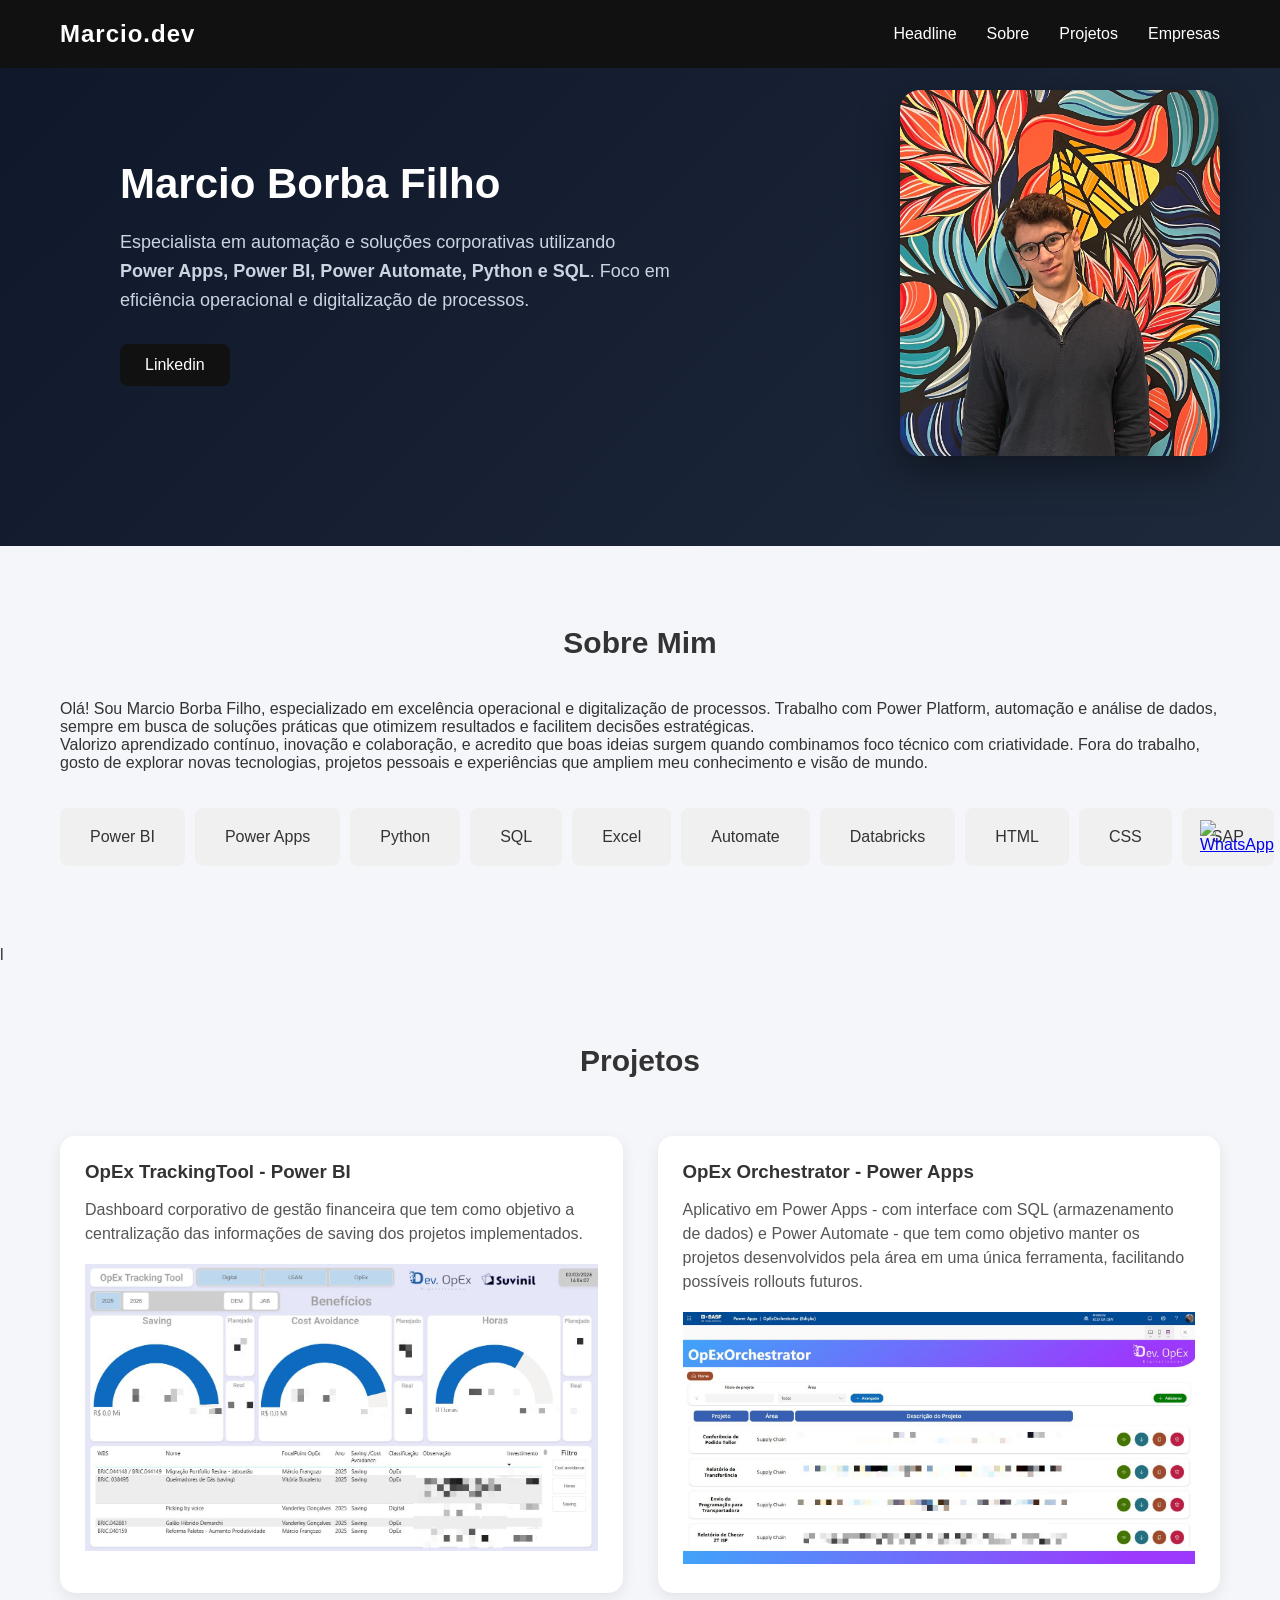
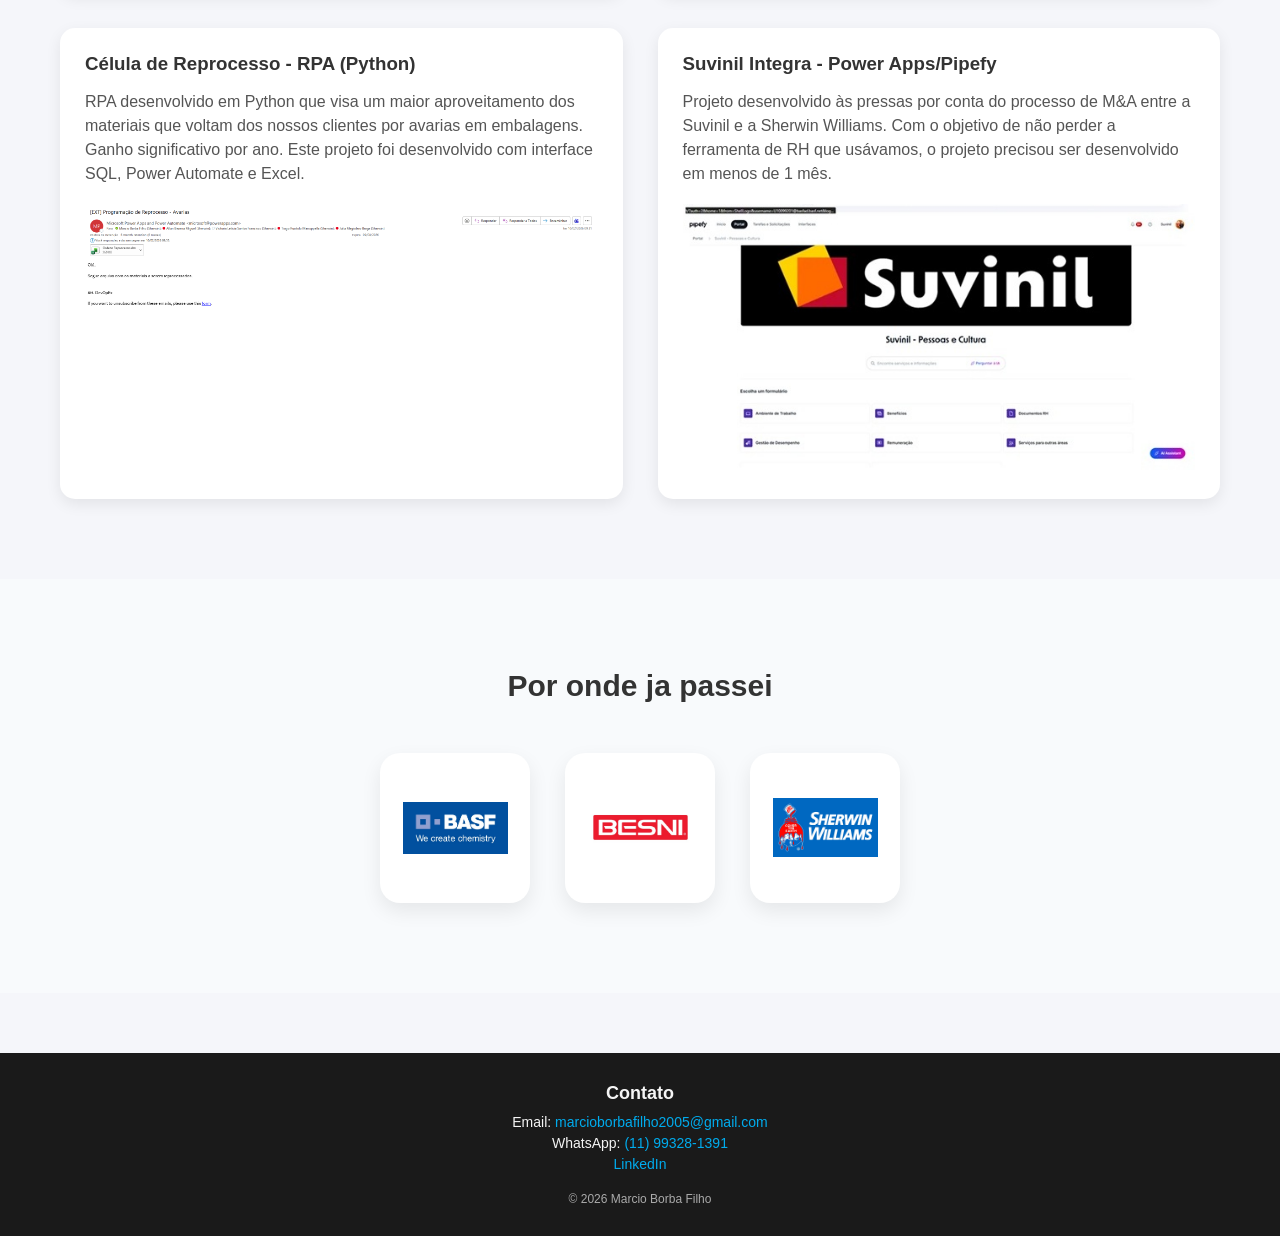
==== index.html @ 139f5cb9 "Update index.html" ====
<!DOCTYPE html>
<html lang="pt-BR">
<head>
  <meta charset="UTF-8">
  <title>Marcio Borba Filho | Data & Power Platform</title>
  <meta name="viewport" content="width=device-width, initial-scale=1.0">
  <link rel="stylesheet" href="style.css"> 

  <style>
    * {
      margin: 0;
      padding: 0;
      box-sizing: border-box;
      font-family: Arial, Helvetica, sans-serif;
    }

    body {
      background-color: #f5f6fa;
      color: #333;
    }

    nav {
      display: flex;
      justify-content: space-between;
      align-items: center;
      padding: 20px 60px;
      background: #111;
      color: white;
    }

    nav ul {
      list-style: none;
      display: flex;
      gap: 30px;
    }

    nav a {
      color: white;
      text-decoration: none;
      font-weight: 500;
    }

    .hero {
      display: flex;
      align-items: center;
      justify-content: space-between;
      padding: 80px 60px;
      flex-wrap: wrap;
    }

    .hero-text {
      max-width: 550px;
    }

    .hero-text h1 {
      font-size: 42px;
      margin-bottom: 20px;
    }

    .hero-text p {
      font-size: 18px;
      margin-bottom: 30px;
      line-height: 1.6;
    }

    .btn {
      background: #111;
      color: white;
      padding: 12px 25px;
      border-radius: 8px;
      text-decoration: none;
      display: inline-block;
      transition: 0.3s;
    }

    .btn:hover {
      background: #444;
    }

    .hero img {
      width: 320px;
      border-radius: 20px;
    }

    section {
      padding: 80px 60px;
    }

    .section-title {
      font-family: 'Inter', sans-serif;
      align-items: center;
      font-size: 30px;
      margin-bottom: 40px;
    }

    .contato-title {
      font-family: 'Inter', sans-serif;
      align-items: left;
      font-size: 30px;
      margin-bottom: 40px;
    }

    .projects {
      display: grid;
      grid-template-columns: repeat(auto-fit, minmax(250px, 1fr));
      gap: 30px;
    }

    .card {
      background: white;
      padding: 25px;
      border-radius: 15px;
      box-shadow: 0 5px 15px rgba(0,0,0,0.08);
    }

    .card h3 {
      margin-bottom: 15px;
    }

    .skills {
      display: flex;
      flex-wrap: wrap;
      gap: 15px;
    }

    .skill-badge {
      background: #111;
      color: white;
      padding: 10px 15px;
      border-radius: 20px;
      font-size: 14px;
    }

    footer {
      text-align: center;
      padding: 30px;
      background: #111;
      color: white;
    }

    @media(max-width: 900px) {
      .hero {
        flex-direction: column;
        text-align: center;
      }

      .hero img {
        margin-top: 40px;
      }

      nav {
        flex-direction: column;
        gap: 15px;
      }
    }
      footer {
        background-color: #1a1a1a; /* cor escura elegante */
        color: #f5f5f5; /* fonte clara */
        padding: 30px 20px;
        font-family: 'Inter', sans-serif;
    }

      .footer-container {
        display: flex;
        flex-direction: column;
        align-items: center;
        gap: 15px;
    }

      .footer-contact h3 {
        margin-bottom: 10px;
        font-size: 18px;
    }

      .footer-contact p {
        margin: 5px 0;
        font-size: 14px;
    }

      .footer-contact a {
        color: #00acee; /* azul LinkedIn */
        text-decoration: none;
        transition: color 0.3s;
    }

      .footer-contact a:hover {
        color: #1da1f2; /* efeito hover */
    }

      .footer-copy p {
        font-size: 12px;
        color: #aaaaaa;
    }

  </style>
</head>
<body>

  <nav>
    <h2>Marcio.dev</h2>
    <ul>
      <li><a href="#head">Headline</a></li>
      <li><a href="#sobre">Sobre</a></li>
      <li><a href="#projetos">Projetos</a></li>
      <li><a href="#empresas">Empresas</a></li>
    </ul>
  </nav>

  <section class="hero">
    <section id="head">
    <div class="hero-text">
      <h1>Marcio Borba Filho</h1>
      <p>
        Especialista em automação e soluções corporativas utilizando
        <strong>Power Apps, Power BI, Power Automate,
        Python e SQL</strong>.
        Foco em eficiência operacional e digitalização de processos.
      </p>
      <a class="btn" href="https://www.linkedin.com/in/marcio-borba-filho/" target="_blank">
        Linkedin
      </a>
    </div>
  </section>
  <img src="images/marcio.jpeg" alt="Marcio" width="250">
  </section>

  <section id="sobre">
    <h2 class="section-title">Sobre Mim</h2>
    <p>
    Olá! Sou Marcio Borba Filho, especializado em excelência operacional e digitalização de processos. 
    Trabalho com Power Platform, automação e análise de dados, sempre em busca de soluções práticas que otimizem resultados e facilitem decisões estratégicas.<br>
    Valorizo aprendizado contínuo, inovação e colaboração, e acredito que boas ideias surgem quando combinamos foco técnico com criatividade. Fora do trabalho, gosto de explorar novas tecnologias, projetos pessoais e experiências que ampliem meu conhecimento e visão de mundo.
    </p>

  <br><br>

  <div class="tech-wrapper">
    <div class="tech-item">Power BI</div>
    <div class="tech-item">Power Apps</div>
    <div class="tech-item">Python</div>
    <div class="tech-item">SQL</div>
    <div class="tech-item">Excel</div>
    <div class="tech-item">Automate</div>
    <div class="tech-item">Databricks</div>
    <div class="tech-item">HTML</div>
    <div class="tech-item">CSS</div>
    <div class="tech-item">SAP</div>
    <div class="tech-item">Pipefy</div>
    <!-- Adicione mais tecnologias aqui -->
  </div>

   </section>l


<section id="projetos">
  <h2 class="section-title">Projetos</h2>
  <br>

  <div class="grid-projetos">

    <div class="card">
      <h3>OpEx TrackingTool - Power BI</h3>
      <p>Dashboard corporativo de gestão financeira que tem como objetivo
         a centralização das informações de saving dos projetos implementados.</p>
         <br>
      <img src="images/OpExTT.jpeg" alt="OpExTT">
    </div>

    <div class="card">
      <h3>OpEx Orchestrator - Power Apps</h3>
      <p>Aplicativo em Power Apps - com interface com SQL (armazenamento de dados) 
        e Power Automate - que tem como objetivo manter os projetos desenvolvidos pela área em 
      uma única ferramenta, facilitando possíveis rollouts futuros. </p>
      <br>
      <img src="images/Orchestrator.jpeg" alt="Orchestrator">
    </div>

    <div class="card">
      <h3>Célula de Reprocesso - RPA (Python)</h3>
      <p>RPA desenvolvido em Python que visa um maior aproveitamento dos materiais que voltam
        dos nossos clientes por avarias em embalagens. Ganho significativo por ano.
        Este projeto foi desenvolvido com interface SQL, Power Automate e Excel. </p>
      <br>
      <img src="images/CDR.jpeg" alt="CDR">
    </div>


    <div class="card">
      <h3>Suvinil Integra - Power Apps/Pipefy</h3>
      <p>Projeto desenvolvido às pressas por conta do processo de M&A entre a Suvinil
        e a Sherwin Williams. Com o objetivo de não perder a ferramenta de RH que usávamos,
      o projeto precisou ser desenvolvido em menos de 1 mês.  </p>
      <br>
      <img src="images/Integra2.jpg" alt="Integra2">
    </div>

  </div>
</section>


<section id="empresas"; class="empresas">
  <h2 class="section-title">Por onde ja passei</h2>

  <div class="empresas-container">
    <div class="empresa">
      <img src="images/BASF.jpg" alt="BASF">
    </div>

    <div class="empresa">
      <img src="images/BESNI.jpg" alt="Empresa 2">
    </div>

    <div class="empresa">
      <img src="images/SHW.jpg" alt="Empresa 3">
    </div>
  </div>
</section>

<footer>
  <div class="footer-container">
    <div class="footer-contact">
      <h3>Contato</h3>
      <p>Email: <a href="mailto:marcioborbafilho2005@gmail.com">marcioborbafilho2005@gmail.com</a></p>
      <p>WhatsApp: <a href="tel:+5511993281391">(11) 99328-1391</a></p>
      <p><a href="https://www.linkedin.com/in/marcio-borba-filho/" target="_blank">LinkedIn</a></p>
    </div>
    <div class="footer-copy">
      <p>© 2026 Marcio Borba Filho</p>
    </div>
  </div>
</footer>

 <!-- Botão flutuante WhatsApp -->
  <a href="https://wa.me/5511993281391" target="_blank" class="whatsapp-float">
    <img src="https://upload.wikimedia.org/wikipedia/commons/6/6b/WhatsApp.svg" alt="WhatsApp" />
  </a>

</body>
</html>
---- style.css ----
* {
  margin: 0;
  padding: 0;
  box-sizing: border-box;
  font-family: 'Inter', Arial, sans-serif;
}

body {
  background: #f4f6f9;
  color: #1e1e1e;
  font-family: 'Inter', sans-serif;
}

/* NAVBAR */
nav {
  position: fixed;
  top: 0;
  left: 0;
  width: 100%;
  display: flex;
  justify-content: space-between;
  align-items: center;
  padding: 25px 80px;
  background: #0f172a;
  color: white;
  z-index: 1000;
}

nav h2 {
  font-weight: 600;
  letter-spacing: 1px;
}

nav ul {
  list-style: none;
  display: flex;
  gap: 35px;
}

nav a {
  color: #cbd5e1;
  text-decoration: none;
  font-weight: 500;
  transition: 0.3s;
}

nav a:hover {
  color: white;
}

/* HERO */
.hero {
  display: flex;
  align-items: center;
  justify-content: space-between;
  padding: 100px 80px;
  flex-wrap: wrap;
  background: linear-gradient(135deg, #0f172a, #1e293b);
  color: white;
}

.hero-text {
  max-width: 550px;
}

.hero-text h1 {
  font-size: 46px;
  margin-bottom: 25px;
}

.hero-text p {
  font-size: 18px;
  margin-bottom: 35px;
  line-height: 1.7;
  color: #cbd5e1;
}

.btn {
  background: #2563eb;
  color: white;
  padding: 14px 28px;
  border-radius: 10px;
  text-decoration: none;
  font-weight: 500;
  transition: 0.3s;
}

.btn:hover {
  background: #1d4ed8;
  transform: translateY(-3px);
}

.hero img {
  width: 320px;
  border-radius: 25px;
  box-shadow: 0 15px 40px rgba(0,0,0,0.4);
}

/* SECTIONS */
section {
  padding: 90px 80px;
}

.section-title {
  font-size: 34px;
  margin-bottom: 50px;
  text-align: center;
}
.section-subtitle {
  font-size: 16px;
  margin-bottom: 30px;
  text-align: center;
  font-weight: 500;
  font-family: 'Inter', sans-serif;
}

/* PROJECTS */
.grid-projetos {
  display: grid;
  grid-template-columns: repeat(auto-fit, minmax(500px, 1fr));
  gap: 35px;
}

.card {
  background: white;
  padding: 25px;
  border-radius: 18px;
  box-shadow: 0 10px 25px rgba(0,0,0,0.08);
  transition: 0.3s;
}

.card:hover {
  transform: translateY(-10px);
  box-shadow: 0 20px 45px rgba(0,0,0,0.15);
}

.card img {
  width: 100%;      /* ocupa todo o espaço do contêiner */
  height: auto;     /* mantém a proporção da imagem */
  object-fit: contain; /* garante que a imagem não seja cortada */
}

.card h3 {
  margin-bottom: 15px;
}

.card p {
  color: #555;
  line-height: 1.5;
}

/* SKILLS */
.skills {
  display: flex;
  justify-content: center;
  flex-wrap: wrap;
  gap: 15px;
}

.skill-badge {
  background: #0f172a;
  color: white;
  padding: 10px 18px;
  border-radius: 30px;
  font-size: 14px;
}

/* FOOTER */
footer {
  text-align: center;
  padding: 40px;
  background: #0f172a;
  color: #cbd5e1;
  margin-top: 60px;
}

/* RESPONSIVO */
@media(max-width: 900px) {
  .hero {
    flex-direction: column;
    text-align: center;
  }

  .hero img {
    margin-top: 50px;
  }

  nav {
    flex-direction: column;
    gap: 20px;
  }

  section {
    padding: 70px 30px;
  }
}

/* EMPRESAS */

.empresas {
  text-align: center;
  padding: 90px 80px;
  background: #f8fafc;
}

.empresas-container {
  display: flex;
  justify-content: center;
  flex-wrap: wrap;
  gap: 35px;
  margin-top: 50px;
}

.empresa {
  width: 150px;
  height: 150px;
  background: white;
  border-radius: 20px; /* deixa levemente arredondado */
  display: flex;
  align-items: center;
  justify-content: center;
  box-shadow: 0 8px 20px rgba(0,0,0,0.08);
  transition: 0.35s ease;
  cursor: pointer;
}

.empresa img {
  width: 70%;
  object-fit: contain;
  transition: 0.3s;
}

/* Efeito ao passar o mouse */
.empresa:hover {
  transform: translateY(-12px);
  box-shadow: 0 20px 45px rgba(0,0,0,0.18);
}

.empresa:hover img {
  transform: scale(1.08);
}

.whatsapp-float {
  position: fixed;
  bottom: 20px;
  right: 20px;
  width: 60px;       /* tamanho do botão */
  height: 60px;
  z-index: 100;
  transition: transform 0.3s;
}

.whatsapp-float img {
  width: 100%;
  height: 100%;
}

/* efeito de hover: dá uma mexidinha quando passar o mouse */
.whatsapp-float:hover {
  transform: rotate(-15deg) scale(1.1);
}

/* Container do carousel */
.tech-carousel {
  width: 90%;
  max-width: 800px;
  margin: 40px auto;
  overflow-x: auto;
  scroll-behavior: smooth;
  display: flex;
  font-family: 'Inter', sans-serif;
  gap: 10px;
  padding: 20px 0;
  scroll-snap-type: x mandatory; /* faz o snap nos itens */
}

/* Oculta barra de rolagem em alguns navegadores */
.tech-carousel::-webkit-scrollbar {
  display: none;
  align-items: center;
}

/* Wrapper horizontal (flexível) */
.tech-wrapper {
  display: flex;
  gap: 10px;
  align-items: center;
}

/* Cada item da tecnologia */
.tech-item {
  flex: 0 0 auto; /* mantém tamanho fixo na rolagem */
  scroll-snap-align: start;
  background: #f0f0f0;
  padding: 20px 30px;
  border-radius: 8px;
  font-weight: 300;
  text-align: center;
  white-space: nowrap;
  transition: transform 0.3s;
}

.tech-item:hover {
  transform: scale(1.1);
}
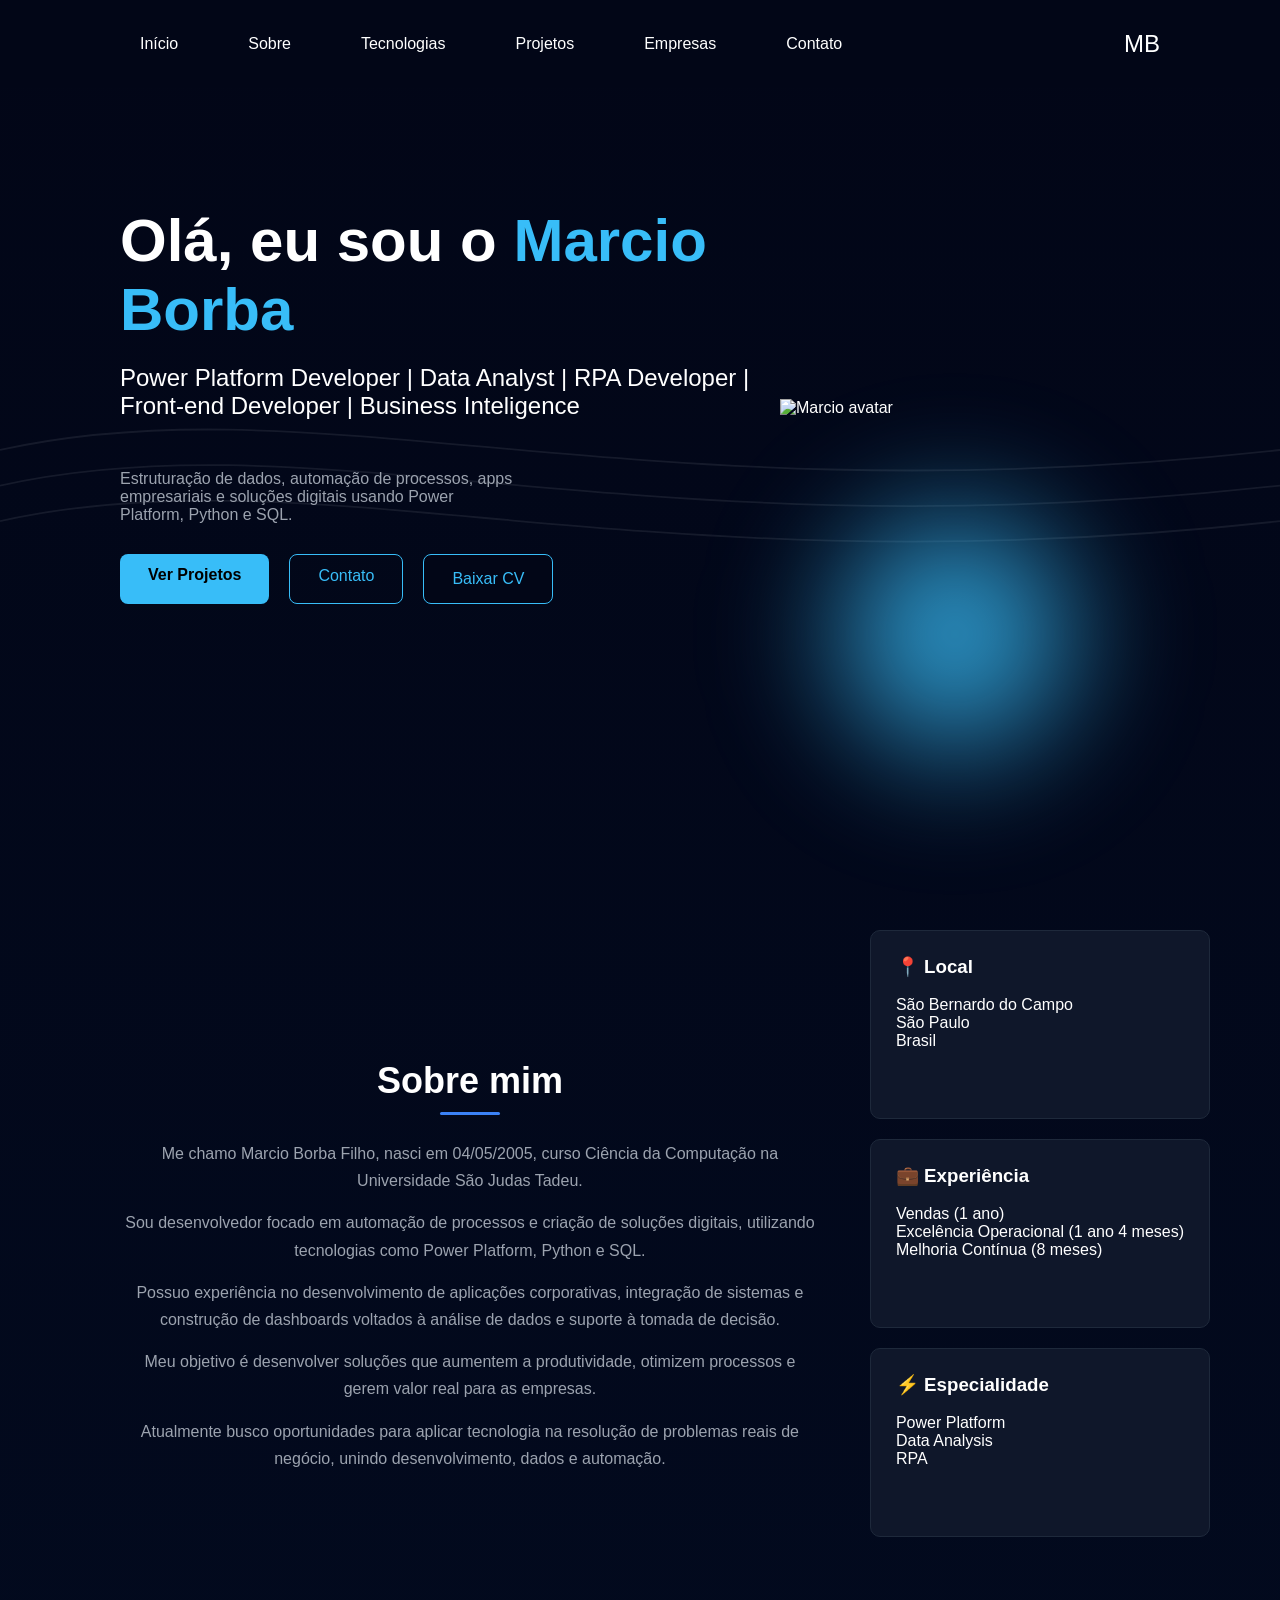
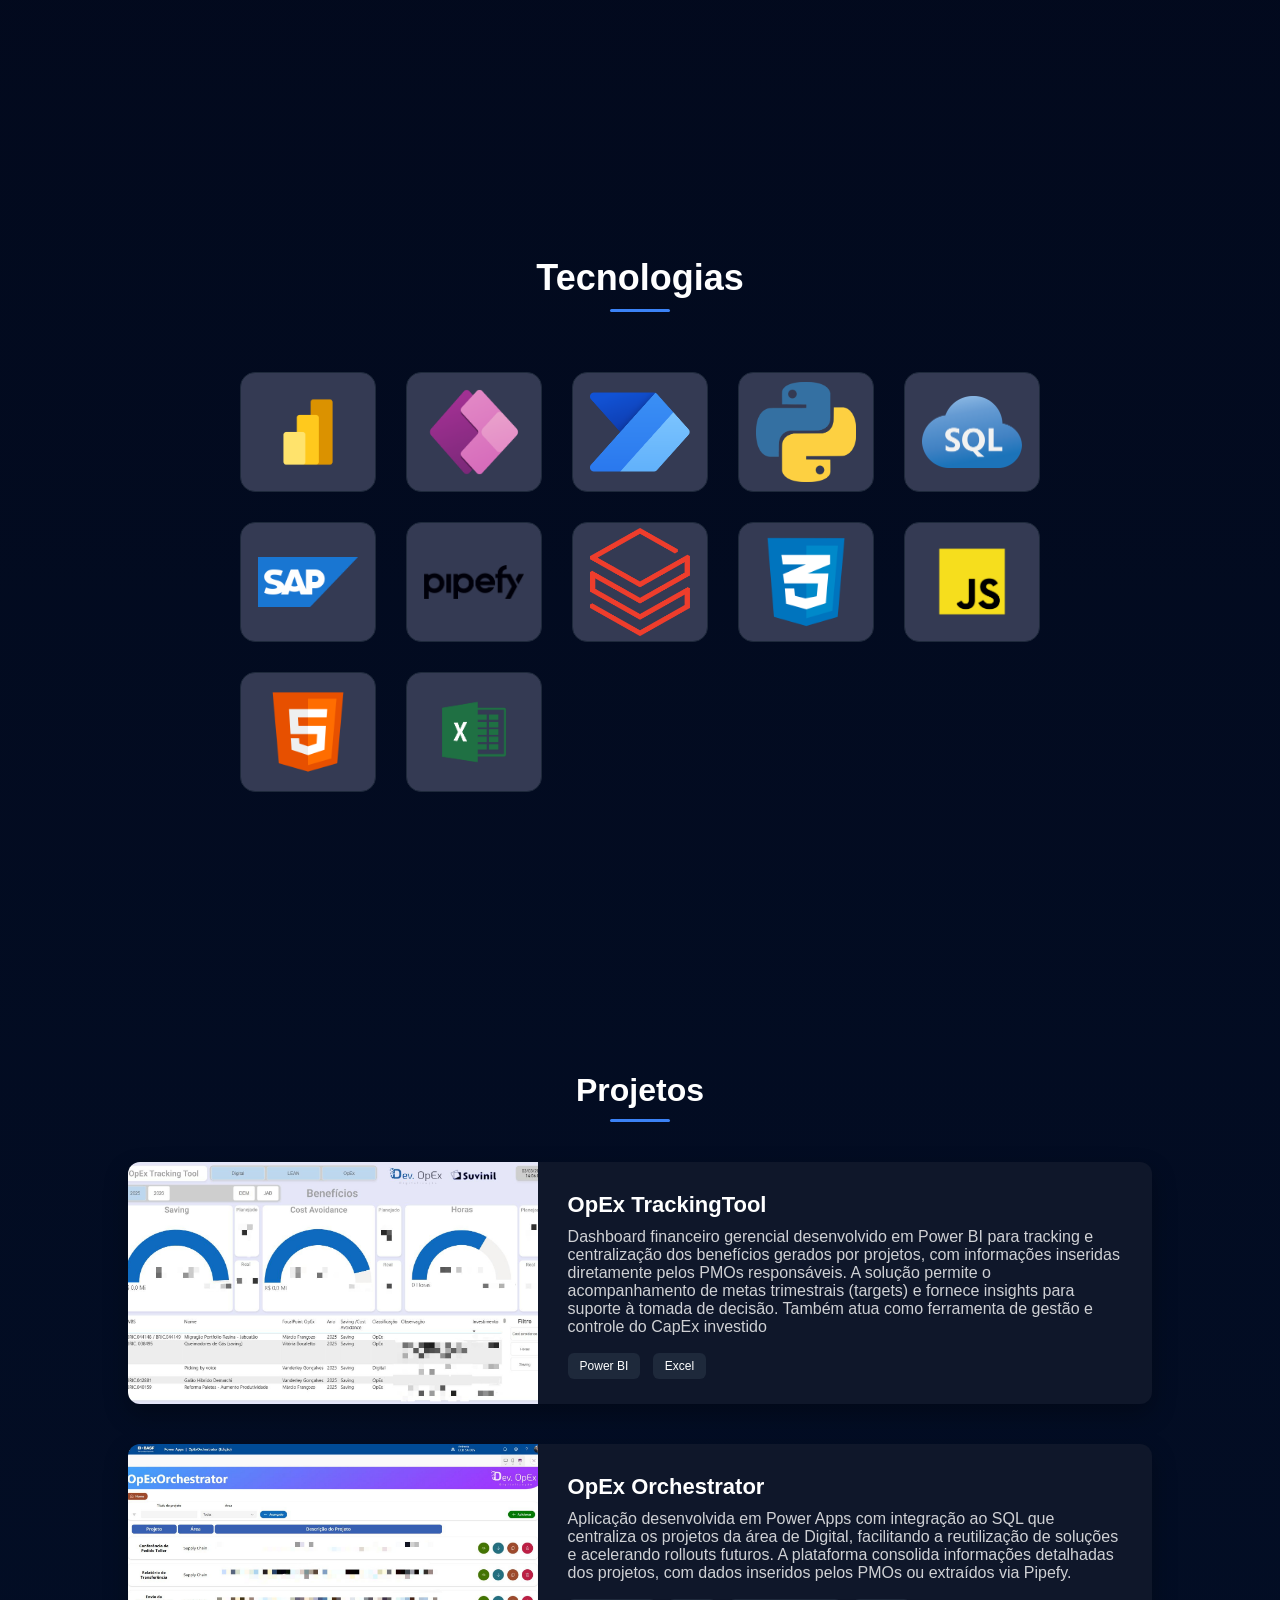
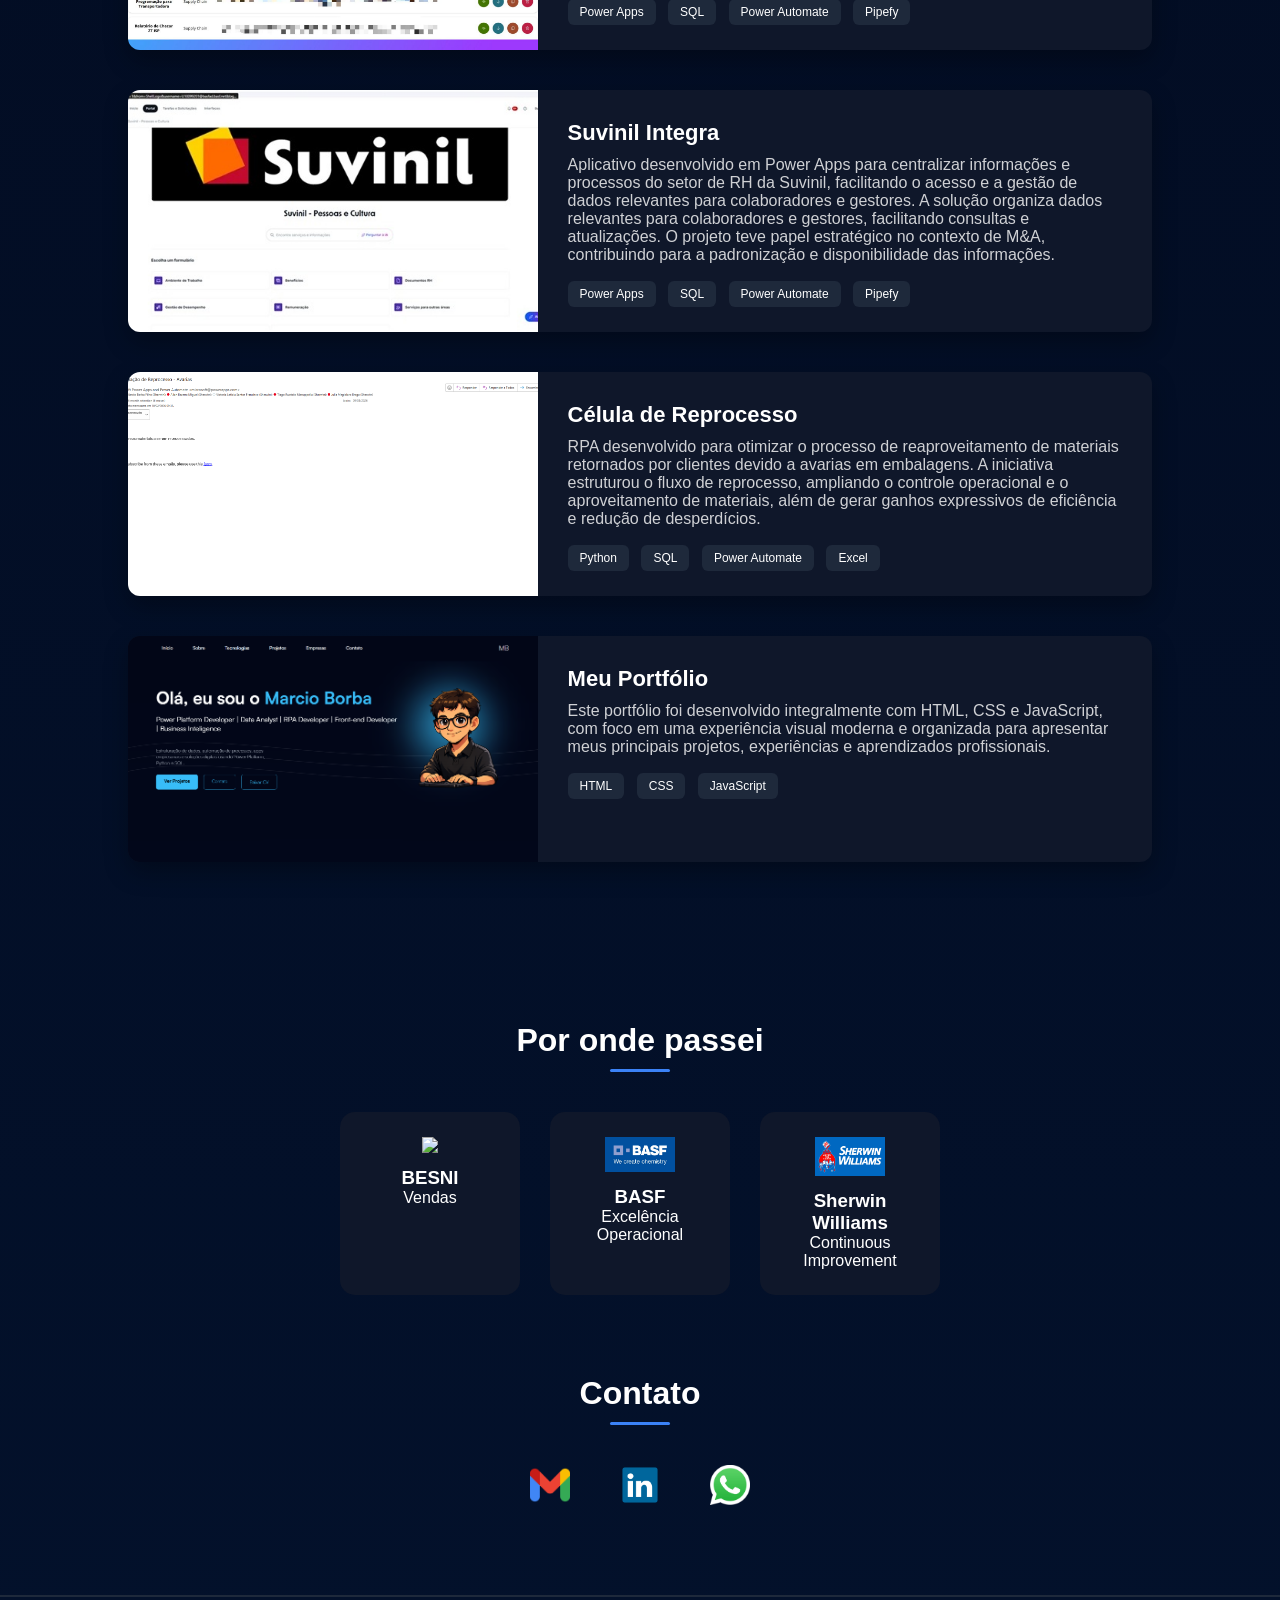
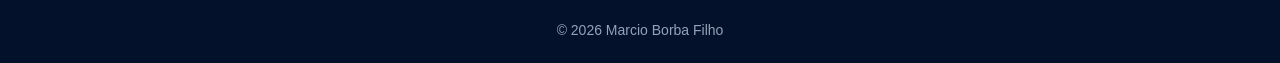
==== commit 0a414108: "Add files via upload" ====
--- a/index.html
+++ b/index.html
@@ -1,339 +1,429 @@
-<!DOCTYPE html>
-<html lang="pt-BR">
-<head>
-  <meta charset="UTF-8">
-  <title>Marcio Borba Filho | Data & Power Platform</title>
-  <meta name="viewport" content="width=device-width, initial-scale=1.0">
-  <link rel="stylesheet" href="style.css"> 
-
-  <style>
-    * {
-      margin: 0;
-      padding: 0;
-      box-sizing: border-box;
-      font-family: Arial, Helvetica, sans-serif;
-    }
-
-    body {
-      background-color: #f5f6fa;
-      color: #333;
-    }
-
-    nav {
-      display: flex;
-      justify-content: space-between;
-      align-items: center;
-      padding: 20px 60px;
-      background: #111;
-      color: white;
-    }
-
-    nav ul {
-      list-style: none;
-      display: flex;
-      gap: 30px;
-    }
-
-    nav a {
-      color: white;
-      text-decoration: none;
-      font-weight: 500;
-    }
-
-    .hero {
-      display: flex;
-      align-items: center;
-      justify-content: space-between;
-      padding: 80px 60px;
-      flex-wrap: wrap;
-    }
-
-    .hero-text {
-      max-width: 550px;
-    }
-
-    .hero-text h1 {
-      font-size: 42px;
-      margin-bottom: 20px;
-    }
-
-    .hero-text p {
-      font-size: 18px;
-      margin-bottom: 30px;
-      line-height: 1.6;
-    }
-
-    .btn {
-      background: #111;
-      color: white;
-      padding: 12px 25px;
-      border-radius: 8px;
-      text-decoration: none;
-      display: inline-block;
-      transition: 0.3s;
-    }
-
-    .btn:hover {
-      background: #444;
-    }
-
-    .hero img {
-      width: 320px;
-      border-radius: 20px;
-    }
-
-    section {
-      padding: 80px 60px;
-    }
-
-    .section-title {
-      font-family: 'Inter', sans-serif;
-      align-items: center;
-      font-size: 30px;
-      margin-bottom: 40px;
-    }
-
-    .contato-title {
-      font-family: 'Inter', sans-serif;
-      align-items: left;
-      font-size: 30px;
-      margin-bottom: 40px;
-    }
-
-    .projects {
-      display: grid;
-      grid-template-columns: repeat(auto-fit, minmax(250px, 1fr));
-      gap: 30px;
-    }
-
-    .card {
-      background: white;
-      padding: 25px;
-      border-radius: 15px;
-      box-shadow: 0 5px 15px rgba(0,0,0,0.08);
-    }
-
-    .card h3 {
-      margin-bottom: 15px;
-    }
-
-    .skills {
-      display: flex;
-      flex-wrap: wrap;
-      gap: 15px;
-    }
-
-    .skill-badge {
-      background: #111;
-      color: white;
-      padding: 10px 15px;
-      border-radius: 20px;
-      font-size: 14px;
-    }
-
-    footer {
-      text-align: center;
-      padding: 30px;
-      background: #111;
-      color: white;
-    }
-
-    @media(max-width: 900px) {
-      .hero {
-        flex-direction: column;
-        text-align: center;
-      }
-
-      .hero img {
-        margin-top: 40px;
-      }
-
-      nav {
-        flex-direction: column;
-        gap: 15px;
-      }
-    }
-      footer {
-        background-color: #1a1a1a; /* cor escura elegante */
-        color: #f5f5f5; /* fonte clara */
-        padding: 30px 20px;
-        font-family: 'Inter', sans-serif;
-    }
-
-      .footer-container {
-        display: flex;
-        flex-direction: column;
-        align-items: center;
-        gap: 15px;
-    }
-
-      .footer-contact h3 {
-        margin-bottom: 10px;
-        font-size: 18px;
-    }
-
-      .footer-contact p {
-        margin: 5px 0;
-        font-size: 14px;
-    }
-
-      .footer-contact a {
-        color: #00acee; /* azul LinkedIn */
-        text-decoration: none;
-        transition: color 0.3s;
-    }
-
-      .footer-contact a:hover {
-        color: #1da1f2; /* efeito hover */
-    }
-
-      .footer-copy p {
-        font-size: 12px;
-        color: #aaaaaa;
-    }
-
-  </style>
-</head>
-<body>
-
-  <nav>
-    <h2>Marcio.dev</h2>
-    <ul>
-      <li><a href="#head">Headline</a></li>
-      <li><a href="#sobre">Sobre</a></li>
-      <li><a href="#projetos">Projetos</a></li>
-      <li><a href="#empresas">Empresas</a></li>
-    </ul>
-  </nav>
-
-  <section class="hero">
-    <section id="head">
-    <div class="hero-text">
-      <h1>Marcio Borba Filho</h1>
-      <p>
-        Especialista em automação e soluções corporativas utilizando
-        <strong>Power Apps, Power BI, Power Automate,
-        Python e SQL</strong>.
-        Foco em eficiência operacional e digitalização de processos.
-      </p>
-      <a class="btn" href="https://www.linkedin.com/in/marcio-borba-filho/" target="_blank">
-        Linkedin
-      </a>
-    </div>
-  </section>
-  <img src="images/marcio.jpeg" alt="Marcio" width="250">
-  </section>
-
-  <section id="sobre">
-    <h2 class="section-title">Sobre Mim</h2>
-    <p>
-    Olá! Sou Marcio Borba Filho, especializado em excelência operacional e digitalização de processos. 
-    Trabalho com Power Platform, automação e análise de dados, sempre em busca de soluções práticas que otimizem resultados e facilitem decisões estratégicas.<br>
-    Valorizo aprendizado contínuo, inovação e colaboração, e acredito que boas ideias surgem quando combinamos foco técnico com criatividade. Fora do trabalho, gosto de explorar novas tecnologias, projetos pessoais e experiências que ampliem meu conhecimento e visão de mundo.
-    </p>
-
-  <br><br>
-
-  <div class="tech-wrapper">
-    <div class="tech-item">Power BI</div>
-    <div class="tech-item">Power Apps</div>
-    <div class="tech-item">Python</div>
-    <div class="tech-item">SQL</div>
-    <div class="tech-item">Excel</div>
-    <div class="tech-item">Automate</div>
-    <div class="tech-item">Databricks</div>
-    <div class="tech-item">HTML</div>
-    <div class="tech-item">CSS</div>
-    <div class="tech-item">SAP</div>
-    <div class="tech-item">Pipefy</div>
-    <!-- Adicione mais tecnologias aqui -->
-  </div>
-
-   </section>l
-
-
-<section id="projetos">
-  <h2 class="section-title">Projetos</h2>
-  <br>
-
-  <div class="grid-projetos">
-
-    <div class="card">
-      <h3>OpEx TrackingTool - Power BI</h3>
-      <p>Dashboard corporativo de gestão financeira que tem como objetivo
-         a centralização das informações de saving dos projetos implementados.</p>
-         <br>
-      <img src="images/OpExTT.jpeg" alt="OpExTT">
-    </div>
-
-    <div class="card">
-      <h3>OpEx Orchestrator - Power Apps</h3>
-      <p>Aplicativo em Power Apps - com interface com SQL (armazenamento de dados) 
-        e Power Automate - que tem como objetivo manter os projetos desenvolvidos pela área em 
-      uma única ferramenta, facilitando possíveis rollouts futuros. </p>
-      <br>
-      <img src="images/Orchestrator.jpeg" alt="Orchestrator">
-    </div>
-
-    <div class="card">
-      <h3>Célula de Reprocesso - RPA (Python)</h3>
-      <p>RPA desenvolvido em Python que visa um maior aproveitamento dos materiais que voltam
-        dos nossos clientes por avarias em embalagens. Ganho significativo por ano.
-        Este projeto foi desenvolvido com interface SQL, Power Automate e Excel. </p>
-      <br>
-      <img src="images/CDR.jpeg" alt="CDR">
-    </div>
-
-
-    <div class="card">
-      <h3>Suvinil Integra - Power Apps/Pipefy</h3>
-      <p>Projeto desenvolvido às pressas por conta do processo de M&A entre a Suvinil
-        e a Sherwin Williams. Com o objetivo de não perder a ferramenta de RH que usávamos,
-      o projeto precisou ser desenvolvido em menos de 1 mês.  </p>
-      <br>
-      <img src="images/Integra2.jpg" alt="Integra2">
-    </div>
-
-  </div>
-</section>
-
-
-<section id="empresas"; class="empresas">
-  <h2 class="section-title">Por onde ja passei</h2>
-
-  <div class="empresas-container">
-    <div class="empresa">
-      <img src="images/BASF.jpg" alt="BASF">
-    </div>
-
-    <div class="empresa">
-      <img src="images/BESNI.jpg" alt="Empresa 2">
-    </div>
-
-    <div class="empresa">
-      <img src="images/SHW.jpg" alt="Empresa 3">
-    </div>
-  </div>
-</section>
-
-<footer>
-  <div class="footer-container">
-    <div class="footer-contact">
-      <h3>Contato</h3>
-      <p>Email: <a href="mailto:marcioborbafilho2005@gmail.com">marcioborbafilho2005@gmail.com</a></p>
-      <p>WhatsApp: <a href="tel:+5511993281391">(11) 99328-1391</a></p>
-      <p><a href="https://www.linkedin.com/in/marcio-borba-filho/" target="_blank">LinkedIn</a></p>
-    </div>
-    <div class="footer-copy">
-      <p>© 2026 Marcio Borba Filho</p>
-    </div>
-  </div>
-</footer>
-
- <!-- Botão flutuante WhatsApp -->
-  <a href="https://wa.me/5511993281391" target="_blank" class="whatsapp-float">
-    <img src="https://upload.wikimedia.org/wikipedia/commons/6/6b/WhatsApp.svg" alt="WhatsApp" />
-  </a>
-
-</body>
-</html>
+<!DOCTYPE html>
+<html lang="pt-br">
+
+<head>
+
+<meta charset="UTF-8">
+<meta name="viewport" content="width=device-width, initial-scale=1.0">
+
+<title>Marcio Borba</title>
+
+<link href="https://fonts.cdnfonts.com/css/satoshi" rel="stylesheet">
+
+<link rel="stylesheet" href="style.css">
+
+<link href="https://fonts.googleapis.com/css2?family=Inter:wght@300;400;600;700&display=swap" rel="stylesheet">
+
+</head>
+
+<body id="topo">
+
+<header>
+
+<nav class="navbar">
+
+<ul>
+
+<li><a href="#topo">Início</a></li>    
+<li><a href="#sobre">Sobre</a></li>
+<li><a href="#tecnologias">Tecnologias</a></li>
+<li><a href="#projetos">Projetos</a></li>
+<li><a href="#empresas">Empresas</a></li>
+<li><a href="#contato">Contato</a></li>
+
+
+
+</ul>
+<div class="logo">
+
+<h2 class="logo">MB</h2>
+
+</div>
+
+</nav>
+
+</header>
+
+
+<section class="hero">
+
+<div class="hero-text" id="topo">
+
+<h1>Olá, eu sou o <span>Marcio Borba</span></h1>
+
+<h2>Power Platform Developer | Data Analyst | RPA Developer | Front-end Developer | Business Inteligence</h2>
+
+<p>
+Estruturação de dados, automação de processos, apps empresariais
+e soluções digitais usando Power Platform,
+Python e SQL.
+</p>
+
+<div class="buttons">
+
+<a class="btn-primary" href="#projetos">Ver Projetos</a>
+<a class="btn-outline" href="#contato">Contato</a>
+<a class="btn-cv" href="assets/Marcio Borba Filho CV.pdf" download="Marcio Borba Filho CV.pdf">
+  Baixar CV
+</a>
+</div>
+
+</div>
+
+
+<div class="hero-avatar">
+
+<div class="avatar-glow"></div>
+
+<img src="img/avatar.png" alt="Marcio avatar">
+
+</div>
+
+</section>
+
+<section id="sobre" class="sobre reveal">
+
+<div class="sobre-card">
+
+<h2 class="section-title">Sobre mim</h2>
+
+<p>
+Me chamo Marcio Borba Filho, nasci em 04/05/2005, curso Ciência da 
+Computação na Universidade São Judas Tadeu.
+</p>
+
+<p>
+Sou desenvolvedor focado em automação de processos e criação de soluções digitais,
+utilizando tecnologias como Power Platform, Python e SQL.
+</p>
+
+<p>
+Possuo experiência no desenvolvimento de aplicações corporativas,
+integração de sistemas e construção de dashboards voltados
+à análise de dados e suporte à tomada de decisão.
+</p>
+
+<p>
+Meu objetivo é desenvolver soluções que aumentem a produtividade,
+otimizem processos e gerem valor real para as empresas.
+</p>
+
+<p>
+Atualmente busco oportunidades para aplicar tecnologia na resolução de problemas
+reais de negócio, unindo desenvolvimento, dados e automação.
+</p>
+
+</div>
+
+<div class="sobre-info">
+
+<div class="info-card">
+<h3>📍 Local</h3>
+<br>
+<p>São Bernardo do Campo</p>
+<p>São Paulo</p>
+<p>Brasil</p>
+</div>
+
+<div class="info-card">
+<h3>💼 Experiência</h3>
+<br>
+<p>Vendas (1 ano)</p>
+<p>Excelência Operacional (1 ano 4 meses)</p>
+<p>Melhoria Contínua (8 meses)</p>
+</div>
+
+<div class="info-card">
+<h3>⚡ Especialidade</h3>
+<br>
+<p>Power Platform</p>
+<p>Data Analysis</p>
+<p>RPA</p>
+</div>
+
+
+</div>
+
+</section>
+
+<div class="wave-bg">
+  <svg viewBox="0 0 1440 320">
+    <path fill="none" stroke="rgba(255,255,255,0.15)" stroke-width="2"
+      d="M0,160 C360,80 720,240 1440,160"></path>
+    <path fill="none" stroke="rgba(255,255,255,0.1)" stroke-width="2"
+      d="M0,200 C360,120 720,280 1440,200"></path>
+    <path fill="none" stroke="rgba(255,255,255,0.07)" stroke-width="2"
+      d="M0,240 C360,160 720,320 1440,240"></path>
+  </svg>
+</div>
+
+<section id="tecnologias" class="tecnologias">
+
+<h2 class="section-title">Tecnologias</h2>
+
+<div class="tech-grid">
+
+<div class="tech-card">
+<img src="img/powerbi.png">
+</div>
+
+<div class="tech-card">
+<img src="img/powerapps.png">
+</div>
+
+<div class="tech-card">
+<img src="img/automate.png">
+</div>
+
+<div class="tech-card">
+<img src="img/python.png">
+</div>
+
+<div class="tech-card">
+<img src="img/SQL.png">
+</div>
+
+<div class="tech-card">
+<img src="img/SAP.png">
+</div>
+
+<div class="tech-card">
+<img src="img/pipefy.png">
+</div>
+
+<div class="tech-card">
+<img src="img/databricks.png">
+</div>
+
+<div class="tech-card">
+<img src="img/css.png">
+</div>
+
+<div class="tech-card">
+<img src="img/js.png">
+</div>
+
+<div class="tech-card">
+<img src="img/html.png">
+</div>
+
+<div class="tech-card">
+<img src="img/excel.png">
+</div>
+
+</div>
+
+</section>
+
+<section id="projetos">
+
+<h2 class="section-title">Projetos</h2>
+
+<div class="projetos-container">
+
+<div class="projeto-card">
+
+<div class="projeto-img">
+<img src="img/OpExTT.jpeg" alt="">
+</div>
+
+<div class="projeto-info">
+<h3>OpEx TrackingTool</h3>
+
+<p>
+Dashboard financeiro gerencial desenvolvido em Power BI para tracking e centralização dos benefícios gerados por projetos, 
+com informações inseridas diretamente pelos PMOs responsáveis.
+A solução permite o acompanhamento de metas trimestrais (targets) e 
+fornece insights para suporte à tomada de decisão.
+Também atua como ferramenta de gestão e controle do CapEx investido
+</p>
+
+<div class="projeto-tech">
+<span>Power BI</span>
+<span>Excel</span>
+</div>
+
+</div>
+
+</div>
+
+<div class="projeto-card">
+
+<div class="projeto-img">
+<img src="img/Orchestrator.jpeg" alt="OpEx Orchestrator">
+</div>
+
+<div class="projeto-info">
+<h3>OpEx Orchestrator</h3>
+
+<p>
+Aplicação desenvolvida em Power Apps com integração ao SQL que centraliza os projetos da área de Digital, 
+facilitando a reutilização de soluções e acelerando rollouts futuros.
+A plataforma consolida informações detalhadas dos projetos, 
+com dados inseridos pelos PMOs ou extraídos via Pipefy.
+</p>
+
+<div class="projeto-tech">
+<span>Power Apps</span>
+<span>SQL</span>
+<span>Power Automate</span>
+<span>Pipefy</span>
+</div>
+
+</div>
+
+</div>
+
+
+<div class="projeto-card">
+
+<div class="projeto-img">
+<img src="img/Integra2.jpg" alt="Suvinil Integra">
+</div>
+
+<div class="projeto-info">
+<h3>Suvinil Integra</h3>
+
+<p>
+Aplicativo desenvolvido em Power Apps para centralizar informações e 
+processos do setor de RH da Suvinil, facilitando o acesso e a gestão de dados relevantes 
+para colaboradores e gestores. A solução organiza dados relevantes para 
+colaboradores e gestores, facilitando consultas e atualizações.
+O projeto teve papel estratégico no contexto de M&A, contribuindo para a 
+padronização e disponibilidade das informações.
+</p>
+
+<div class="projeto-tech">
+<span>Power Apps</span>
+<span>SQL</span>
+<span>Power Automate</span>
+<span>Pipefy</span>
+
+
+</div>
+
+</div>
+
+</div>
+
+
+<div class="projeto-card">
+
+<div class="projeto-img">
+<img src="img/CDR.png" alt="Célua de reprocesso">
+</div>
+
+<div class="projeto-info">
+<h3>Célula de Reprocesso</h3>
+
+<p>
+RPA desenvolvido para otimizar o processo de 
+reaproveitamento de materiais retornados por clientes devido a avarias em embalagens.
+A iniciativa estruturou o fluxo de reprocesso, ampliando o 
+controle operacional e o aproveitamento de materiais, além de gerar ganhos expressivos de eficiência e redução de desperdícios.
+</p>
+
+<div class="projeto-tech">
+<span>Python</span>
+<span>SQL</span>
+<span>Power Automate</span>
+<span>Excel</span>
+
+
+</div>
+
+</div>
+
+</div>
+
+<div class="projeto-card">
+
+<div class="projeto-img">
+<img src="img/Portfolio.png" alt="Portfolio">
+</div>
+
+<div class="projeto-info">
+<h3>Meu Portfólio</h3>
+
+<p>
+Este portfólio foi desenvolvido integralmente com HTML, CSS e 
+JavaScript, com foco em uma experiência visual moderna e organizada 
+para apresentar meus principais projetos, experiências e aprendizados profissionais.
+</p>
+
+<div class="projeto-tech">
+<span>HTML</span>
+<span>CSS</span>
+<span>JavaScript</span>
+
+</div>
+
+</div>
+
+</div>
+
+</div>
+
+</section>
+
+<section id="empresas">
+
+<h2 class="section-title">Por onde passei</h2>
+
+<div class="empresas-container">
+
+<div class="empresa-card">
+<img src="img/besni.png" class="empresa-logo">
+<h3>BESNI</h3>
+<p>Vendas</p>
+</div>
+
+<div class="empresa-card">
+<img src="img/BASF.jpg" class="empresa-logo">
+<h3>BASF</h3>
+<p>Excelência Operacional</p>
+</div>
+
+<div class="empresa-card">
+<img src="img/SHW.jpg" class="empresa-logo">
+<h3>Sherwin Williams</h3>
+<p>Continuous Improvement</p>
+</div>
+
+</div>
+
+</section>
+
+<section id="contato">
+
+<h2 class="section-title">Contato</h2>
+
+<div class="contato-container">
+
+<a href="mailto:marcioborbafilho2005@gmail.com" class="contato-item">
+<img src="img/gmail.png">
+</a>
+
+<a href="https://www.linkedin.com/in/marcio-borba-filho/" target="_blank" class="contato-item">
+<img src="img/linkedin.png">
+</a>
+
+<a href="https://wa.me/5511993281391" target="_blank" class="contato-item">
+<img src="img/wpp.png">
+</a>
+
+</div>
+
+</section>
+
+<script src="script.js"></script>
+
+</body>
+
+<footer>
+
+<p class="copyright">© 2026 Marcio Borba Filho</p>
+
+</footer>
+
+</html>
--- a/style.css
+++ b/style.css
@@ -1,305 +1,625 @@
-* {
-  margin: 0;
-  padding: 0;
-  box-sizing: border-box;
-  font-family: 'Inter', Arial, sans-serif;
-}
-
-body {
-  background: #f4f6f9;
-  color: #1e1e1e;
-  font-family: 'Inter', sans-serif;
-}
-
-/* NAVBAR */
-nav {
-  position: fixed;
-  top: 0;
-  left: 0;
-  width: 100%;
-  display: flex;
-  justify-content: space-between;
-  align-items: center;
-  padding: 25px 80px;
-  background: #0f172a;
-  color: white;
-  z-index: 1000;
-}
-
-nav h2 {
-  font-weight: 600;
-  letter-spacing: 1px;
-}
-
-nav ul {
-  list-style: none;
-  display: flex;
-  gap: 35px;
-}
-
-nav a {
-  color: #cbd5e1;
-  text-decoration: none;
-  font-weight: 500;
-  transition: 0.3s;
-}
-
-nav a:hover {
-  color: white;
-}
-
-/* HERO */
-.hero {
-  display: flex;
-  align-items: center;
-  justify-content: space-between;
-  padding: 100px 80px;
-  flex-wrap: wrap;
-  background: linear-gradient(135deg, #0f172a, #1e293b);
-  color: white;
-}
-
-.hero-text {
-  max-width: 550px;
-}
-
-.hero-text h1 {
-  font-size: 46px;
-  margin-bottom: 25px;
-}
-
-.hero-text p {
-  font-size: 18px;
-  margin-bottom: 35px;
-  line-height: 1.7;
-  color: #cbd5e1;
-}
-
-.btn {
-  background: #2563eb;
-  color: white;
-  padding: 14px 28px;
-  border-radius: 10px;
-  text-decoration: none;
-  font-weight: 500;
-  transition: 0.3s;
-}
-
-.btn:hover {
-  background: #1d4ed8;
-  transform: translateY(-3px);
-}
-
-.hero img {
-  width: 320px;
-  border-radius: 25px;
-  box-shadow: 0 15px 40px rgba(0,0,0,0.4);
-}
-
-/* SECTIONS */
-section {
-  padding: 90px 80px;
-}
-
-.section-title {
-  font-size: 34px;
-  margin-bottom: 50px;
-  text-align: center;
-}
-.section-subtitle {
-  font-size: 16px;
-  margin-bottom: 30px;
-  text-align: center;
-  font-weight: 500;
-  font-family: 'Inter', sans-serif;
-}
-
-/* PROJECTS */
-.grid-projetos {
-  display: grid;
-  grid-template-columns: repeat(auto-fit, minmax(500px, 1fr));
-  gap: 35px;
-}
-
-.card {
-  background: white;
-  padding: 25px;
-  border-radius: 18px;
-  box-shadow: 0 10px 25px rgba(0,0,0,0.08);
-  transition: 0.3s;
-}
-
-.card:hover {
-  transform: translateY(-10px);
-  box-shadow: 0 20px 45px rgba(0,0,0,0.15);
-}
-
-.card img {
-  width: 100%;      /* ocupa todo o espaço do contêiner */
-  height: auto;     /* mantém a proporção da imagem */
-  object-fit: contain; /* garante que a imagem não seja cortada */
-}
-
-.card h3 {
-  margin-bottom: 15px;
-}
-
-.card p {
-  color: #555;
-  line-height: 1.5;
-}
-
-/* SKILLS */
-.skills {
-  display: flex;
-  justify-content: center;
-  flex-wrap: wrap;
-  gap: 15px;
-}
-
-.skill-badge {
-  background: #0f172a;
-  color: white;
-  padding: 10px 18px;
-  border-radius: 30px;
-  font-size: 14px;
-}
-
-/* FOOTER */
-footer {
-  text-align: center;
-  padding: 40px;
-  background: #0f172a;
-  color: #cbd5e1;
-  margin-top: 60px;
-}
-
-/* RESPONSIVO */
-@media(max-width: 900px) {
-  .hero {
-    flex-direction: column;
-    text-align: center;
-  }
-
-  .hero img {
-    margin-top: 50px;
-  }
-
-  nav {
-    flex-direction: column;
-    gap: 20px;
-  }
-
-  section {
-    padding: 70px 30px;
-  }
-}
-
-/* EMPRESAS */
-
-.empresas {
-  text-align: center;
-  padding: 90px 80px;
-  background: #f8fafc;
-}
-
-.empresas-container {
-  display: flex;
-  justify-content: center;
-  flex-wrap: wrap;
-  gap: 35px;
-  margin-top: 50px;
-}
-
-.empresa {
-  width: 150px;
-  height: 150px;
-  background: white;
-  border-radius: 20px; /* deixa levemente arredondado */
-  display: flex;
-  align-items: center;
-  justify-content: center;
-  box-shadow: 0 8px 20px rgba(0,0,0,0.08);
-  transition: 0.35s ease;
-  cursor: pointer;
-}
-
-.empresa img {
-  width: 70%;
-  object-fit: contain;
-  transition: 0.3s;
-}
-
-/* Efeito ao passar o mouse */
-.empresa:hover {
-  transform: translateY(-12px);
-  box-shadow: 0 20px 45px rgba(0,0,0,0.18);
-}
-
-.empresa:hover img {
-  transform: scale(1.08);
-}
-
-.whatsapp-float {
-  position: fixed;
-  bottom: 20px;
-  right: 20px;
-  width: 60px;       /* tamanho do botão */
-  height: 60px;
-  z-index: 100;
-  transition: transform 0.3s;
-}
-
-.whatsapp-float img {
-  width: 100%;
-  height: 100%;
-}
-
-/* efeito de hover: dá uma mexidinha quando passar o mouse */
-.whatsapp-float:hover {
-  transform: rotate(-15deg) scale(1.1);
-}
-
-/* Container do carousel */
-.tech-carousel {
-  width: 90%;
-  max-width: 800px;
-  margin: 40px auto;
-  overflow-x: auto;
-  scroll-behavior: smooth;
-  display: flex;
-  font-family: 'Inter', sans-serif;
-  gap: 10px;
-  padding: 20px 0;
-  scroll-snap-type: x mandatory; /* faz o snap nos itens */
-}
-
-/* Oculta barra de rolagem em alguns navegadores */
-.tech-carousel::-webkit-scrollbar {
-  display: none;
-  align-items: center;
-}
-
-/* Wrapper horizontal (flexível) */
-.tech-wrapper {
-  display: flex;
-  gap: 10px;
-  align-items: center;
-}
-
-/* Cada item da tecnologia */
-.tech-item {
-  flex: 0 0 auto; /* mantém tamanho fixo na rolagem */
-  scroll-snap-align: start;
-  background: #f0f0f0;
-  padding: 20px 30px;
-  border-radius: 8px;
-  font-weight: 300;
-  text-align: center;
-  white-space: nowrap;
-  transition: transform 0.3s;
-}
-
-.tech-item:hover {
-  transform: scale(1.1);
-}
+/* ===================================================== */
+/* RESET GLOBAL */
+/* ===================================================== */
+
+*{
+margin:0;
+padding:0;
+box-sizing:border-box;
+}
+
+.logo{
+font-family: 'Satoshi', sans-serif;
+font-weight:300;
+background:#020617;
+}
+
+/* ===================================================== */
+/* BODY */
+/* ===================================================== */
+
+body{
+font-family: 'Satoshi', sans-serif;
+font-weight:300;
+background:linear-gradient(to bottom, #020617, #03112b);
+color:#ffffff;
+}
+
+
+/* ===================================================== */
+/* HEADER / NAVBAR */
+/* ===================================================== */
+
+header{
+position:fixed;
+top:0;
+left:0;
+width:100%;
+background:#020617;
+padding: 0px 0px;
+z-index:50;
+}
+
+.navbar{
+display:flex;
+justify-content:space-between;
+align-items:center;
+padding:30px 120px;
+}
+
+.navbar ul{
+display:flex;
+list-style:none;
+gap:30px;
+}
+
+.navbar a{
+text-decoration:none;
+color:white;
+font-weight:500;
+transition:0.3s;
+margin:0 20px;
+}
+
+nav a:hover{
+color:#3b82f6;
+}
+
+
+/* ===================================================== */
+/* HERO SECTION */
+/* ===================================================== */
+
+.hero{
+height:90vh;
+display:flex;
+align-items:center;
+justify-content:space-between;
+padding:0 120px;
+}
+
+.hero-text h1{
+font-size:60px;
+margin-bottom:20px;
+}
+
+.hero-text span{
+color:#38bdf8;
+}
+
+.hero-text h2{
+font-weight:400;
+margin-bottom:50px;
+}
+
+.hero-text p{
+max-width:400px;
+margin-bottom:30px;
+color:#9ca3af;
+}
+
+
+/* ===================================================== */
+/* BOTÕES */
+/* ===================================================== */
+
+.buttons{
+display:flex;
+gap:20px;
+}
+
+.btn-primary{
+background:#38bdf8;
+color:black;
+padding:12px 28px;
+border-radius:8px;
+text-decoration:none;
+font-weight:600;
+cursor: pointer;
+}
+
+.btn-outline{
+border:1px solid #38bdf8;
+color:#38bdf8;
+padding:12px 28px;
+border-radius:8px;
+text-decoration:none;
+cursor: pointer;
+}
+
+.btn-cv{
+border:1px solid #38bdf8;
+color:#38bdf8;
+background-color: #020617;
+padding: 15px 28px;
+border-radius:8px;
+text-decoration:none;
+cursor: pointer;
+}
+
+/* ===================================================== */
+/* AVATAR */
+/* ===================================================== */
+
+.hero-avatar img{
+position:relative;
+display:flex;
+align-items:center;
+justify-content:center;
+width:420px;
+}
+
+.avatar-glow{
+position:absolute;
+width:350px;
+height:470px;
+background: radial-gradient(circle, #38bdf8 0%, transparent 60%);
+filter: blur(50px);
+z-index:-1;
+animation: glowPulse 4s infinite ease-in-out;
+}
+
+@keyframes glowPulse{
+0%{transform:scale(1);}
+50%{transform:scale(1.1);}
+100%{transform:scale(1);}
+}
+
+.hero-avatar img{
+width:380px;
+position:relative;
+z-index:2;
+}
+
+
+/* ===================================================== */
+/* ANIMAÇÃO DE REVELAR AO SCROLL */
+/* ===================================================== */
+
+.reveal{
+opacity:0;
+transform:translateY(40px);
+transition: all 0.8s ease;
+}
+
+.reveal.active{
+opacity:1;
+transform:translateY(0);
+}
+
+/* ===================================================== */
+/* BG */
+/* ===================================================== */
+
+
+.wave-bg {
+  position: fixed;
+  top: 0;
+  left: 0;
+  width: 100%;
+  height: 100%;
+  z-index: -1; /* fica atrás */
+  pointer-events: none;
+}
+
+.wave-bg svg {
+  width: 100%;
+  height: 100%;
+}
+
+.wave-bg path {
+  fill: none;
+  stroke: rgba(255,255,255,0.08);
+  stroke-width: 2;
+}
+
+@keyframes waveMove {
+  0% {
+    transform: translateX(0);
+  }
+  100% {
+    transform: translateX(-200px);
+  }
+}
+
+
+/* ===================================================== */
+/* TÍTULOS DAS SEÇÕES */
+/* ===================================================== */
+
+.section-title{
+font-size:32px;
+font-weight:600;
+text-align:center;
+margin-top:80px;
+margin-bottom:40px;
+color:white;
+position:relative;
+}
+
+.section-title::after{
+content:"";
+display:block;
+width:60px;
+height:3px;
+background:#3b82f6;
+margin:10px auto 0 auto;
+border-radius:5px;
+}
+
+
+/* ===================================================== */
+/* SOBRE */
+/* ===================================================== */
+
+.sobre{
+padding:120px;
+}
+
+.sobre-container{
+display:flex;
+justify-content:space-between;
+gap:80px;
+}
+
+.sobre-texto{
+max-width:500px;
+}
+
+.sobre-texto h2{
+font-size:40px;
+margin-bottom:25px;
+}
+
+.sobre-texto p{
+margin-bottom:20px;
+color:#9ca3af;
+line-height:1.6;
+}
+
+.sobre-info{
+display:grid;
+grid-template-columns:1fr;
+gap:20px;
+}
+
+.info-card{
+background:#0f172a;
+padding:25px;
+border-radius:10px;
+border:1px solid #1e293b;
+transition:0.3s;
+}
+
+.info-card:hover{
+transform:translateY(-5px);
+border-color:#38bdf8;
+}
+
+html{
+scroll-behavior:smooth;
+}
+
+.sobre{
+display:flex;
+justify-content:center;
+padding:120px 20px;
+}
+
+.sobre-card{
+max-width:800px;
+padding:50px;
+text-align:center;
+}
+
+.sobre-card h2{
+font-size:36px;
+margin-bottom:25px;
+}
+
+.sobre-card p{
+color:#9ca3af;
+line-height:1.7;
+margin-bottom:15px;
+}
+
+.sobre img{
+width: 100px;
+height: 100px;
+border-radius: 50%;
+object-fit: cover;
+border: 1px solid #1e293b;
+box-shadow: 0 10px 25px rgba(0,0,0,0.2);
+background: #0f172a;
+
+}
+
+/* ===================================================== */
+/* TECNOLOGIAS */
+/* ===================================================== */
+
+.tecnologias{
+padding:120px 20px;
+text-align:center;
+}
+
+.tecnologias h2{
+font-size:36px;
+margin-bottom:60px;
+}
+
+.tech-grid{
+display:grid;
+grid-template-columns:repeat(auto-fit, minmax(120px,1fr));
+gap:30px;
+max-width:800px;
+margin:auto;
+}
+
+.tech-card{
+background:#343a53;
+height:120px;
+display:flex;
+align-items:center;
+justify-content:center;
+border-radius:15px;
+border:1px solid #1e293b;
+transition:0.3s;
+}
+
+.tech-card img{
+width:100px;
+height:auto;
+}
+
+.tech-card:hover{
+transform:translateY(-8px);
+border-color:#38bdf8;
+box-shadow:0 10px 25px rgba(56,189,248,0.2);
+}
+
+
+/* ===================================================== */
+/* ICONES DE TECNOLOGIAS EM PROJETOS */
+/* ===================================================== */
+
+.tech-icons{
+display:flex;
+justify-content:center;
+align-items:center;
+gap:20px;
+margin-top:15px;
+}
+
+.tech-icons img{
+height:35px;
+width:auto;
+transition:0.3s;
+}
+
+.tech-icons img:hover{
+transform:scale(1.2);
+}
+
+
+/* ===================================================== */
+/* PROJETOS */
+/* ===================================================== */
+
+#projetos{
+padding:80px 10%;
+}
+
+.projetos-container{
+display:flex;
+flex-direction:column;
+gap:40px;
+}
+
+.projeto-card{
+display:flex;
+background:#0f172a;
+border-radius:12px;
+overflow:hidden;
+box-shadow:0 10px 25px rgba(0,0,0,0.3);
+transition:0.3s;
+}
+
+.projeto-card:hover{
+transform:translateY(-5px);
+}
+
+.projeto-img{
+width:40%;
+}
+
+.projeto-img img{
+width:100%;
+height:100%;
+object-fit:cover
+}
+
+.projeto-info{
+padding:30px;
+width:60%;
+}
+
+.projeto-info h3{
+font-size:22px;
+margin-bottom:10px;
+}
+
+.projeto-info p{
+opacity:0.8;
+margin-bottom:20px;
+}
+
+.projeto-tech span{
+background:#1e293b;
+padding:6px 12px;
+border-radius:6px;
+font-size:12px;
+margin-right:8px;
+}
+
+
+/* ===================================================== */
+/* MODAL */
+/* ===================================================== */
+
+.modal{
+
+position:fixed;
+top:0;
+left:0;
+
+width:100%;
+height:100%;
+
+background:rgba(0,0,0,0.8);
+
+display:flex;
+justify-content:center;
+align-items:center;
+
+opacity:0;
+visibility:hidden;
+
+transition:opacity 0.3s ease;
+
+}
+
+.modal.show{
+
+opacity:1;
+visibility:visible;
+
+}
+
+.modal-content{
+
+background:#0f172a;
+padding:30px;
+
+border-radius:20px;
+
+width:90%;
+max-width:900px;
+
+text-align:center;
+
+transform:scale(0.8);
+transition:transform 0.3s ease;
+
+}
+
+.modal.show .modal-content{
+
+transform:scale(1);
+
+}
+
+.modal.show .modal-content{
+
+transform:scale(1);
+
+}
+
+.modal.show .modal-content{
+transform:scale(1);
+}
+
+.project-img{
+width:100%;
+height:auto;
+border-radius:12px;
+margin:20px auto;
+display:block;
+}
+
+.fechar{
+float:right;
+cursor:pointer;
+font-size:25px;
+}
+
+
+/* ===================================================== */
+/* EMPRESAS */
+/* ===================================================== */
+
+.empresas-container{
+display:flex;
+justify-content:center;
+flex-wrap:wrap;
+gap:30px;
+margin-top:40px;
+}
+
+.empresa-card{
+background:#0f172a;
+padding:25px;
+border-radius:15px;
+width:180px;
+text-align:center;
+transition:0.3s;
+}
+
+.empresa-logo{
+width:70px;
+height:auto;
+margin-bottom:10px;
+}
+
+.empresa-card:hover{
+transform:translateY(-8px);
+box-shadow:0 10px 25px rgba(0,0,0,0.4);
+}
+
+
+/* ===================================================== */
+/* CONTATO */
+/* ===================================================== */
+
+.contato-container{
+display:flex;
+justify-content:center;
+gap:50px;
+margin-top:40px;
+flex-wrap:wrap;
+}
+
+.contato-item{
+display:flex;
+flex-direction:column;
+align-items:center;
+text-decoration:none;
+color:white;
+transition:0.3s;
+}
+
+.contato-item img{
+width:40px;
+height:auto;
+margin-bottom:10px;
+}
+
+.contato-item:hover{
+transform:translateY(-5px);
+color:#3b82f6;
+}
+
+
+/* ===================================================== */
+/* FOOTER */
+/* ===================================================== */
+
+footer{
+margin-top:80px;
+padding:25px;
+text-align:center;
+background:#03112b;
+color:#94a3b8;
+font-size:14px;
+border-top:2px solid #1e293b;
+}
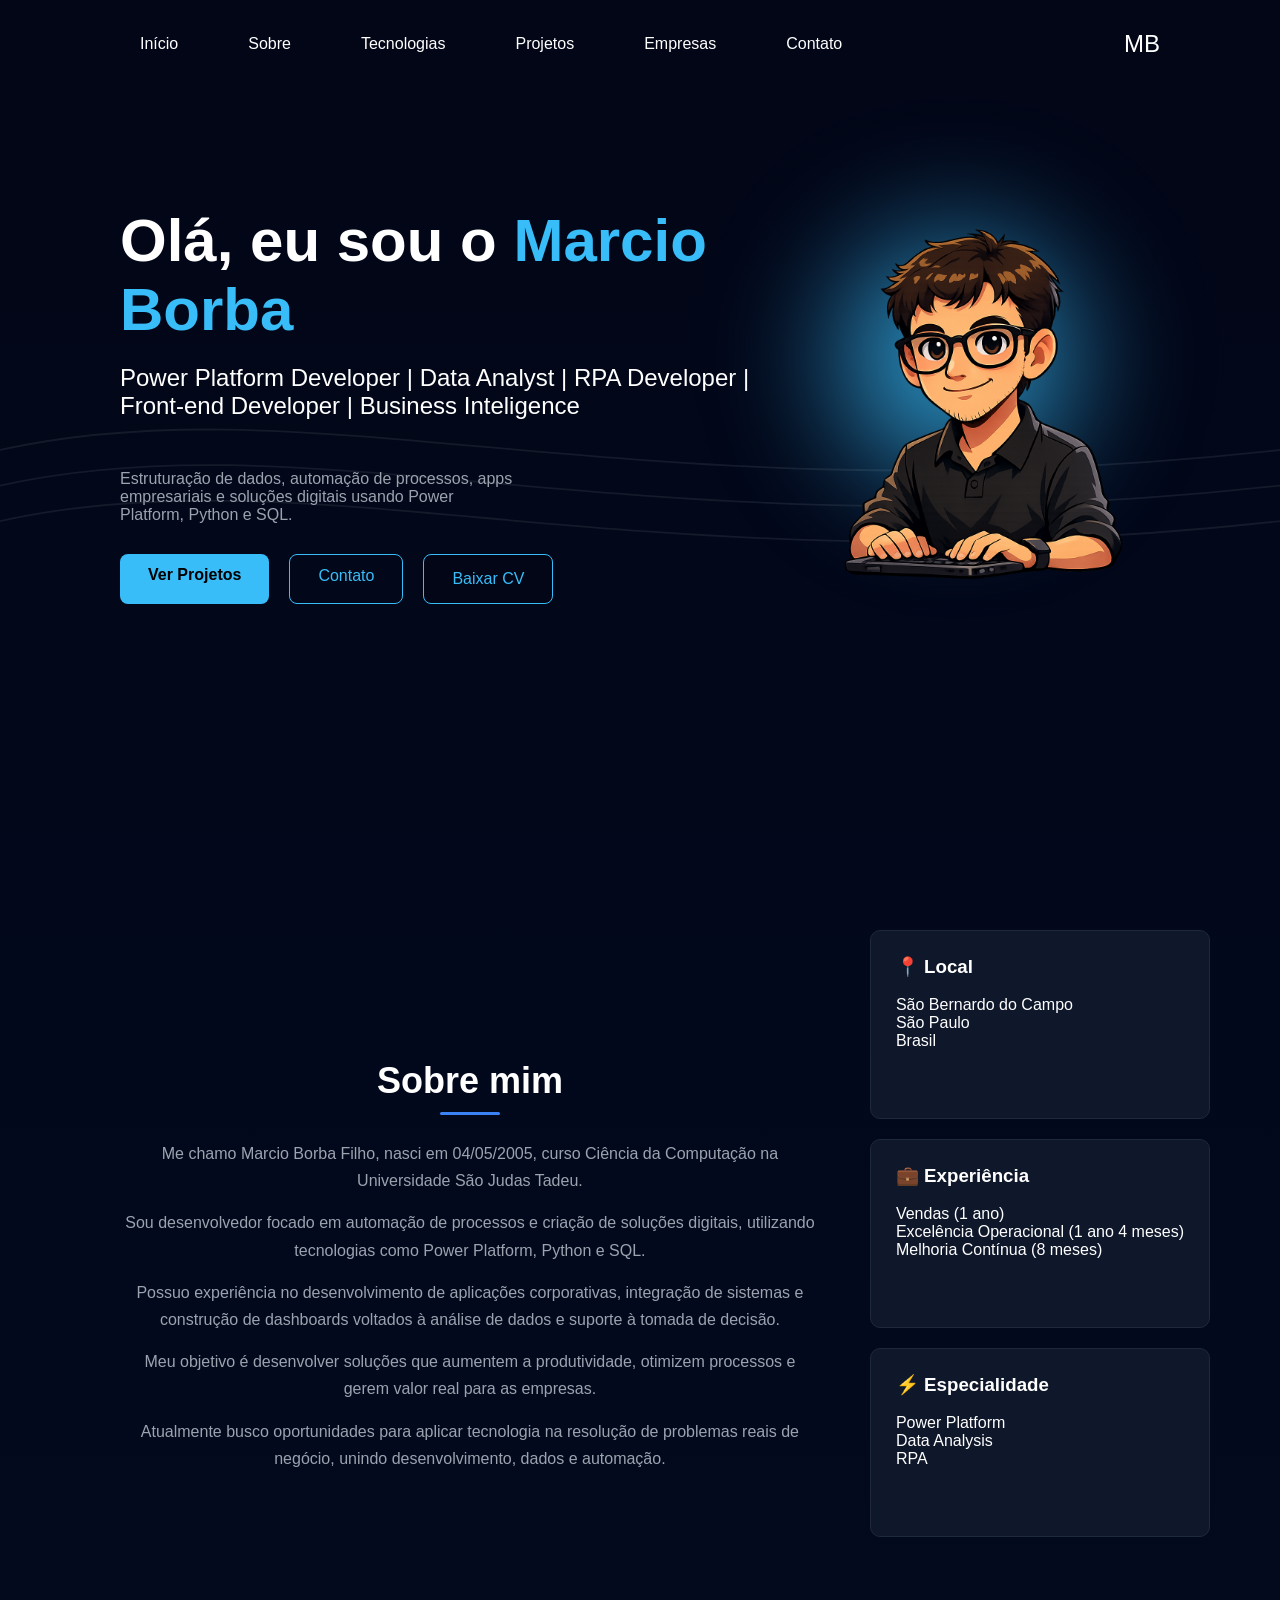
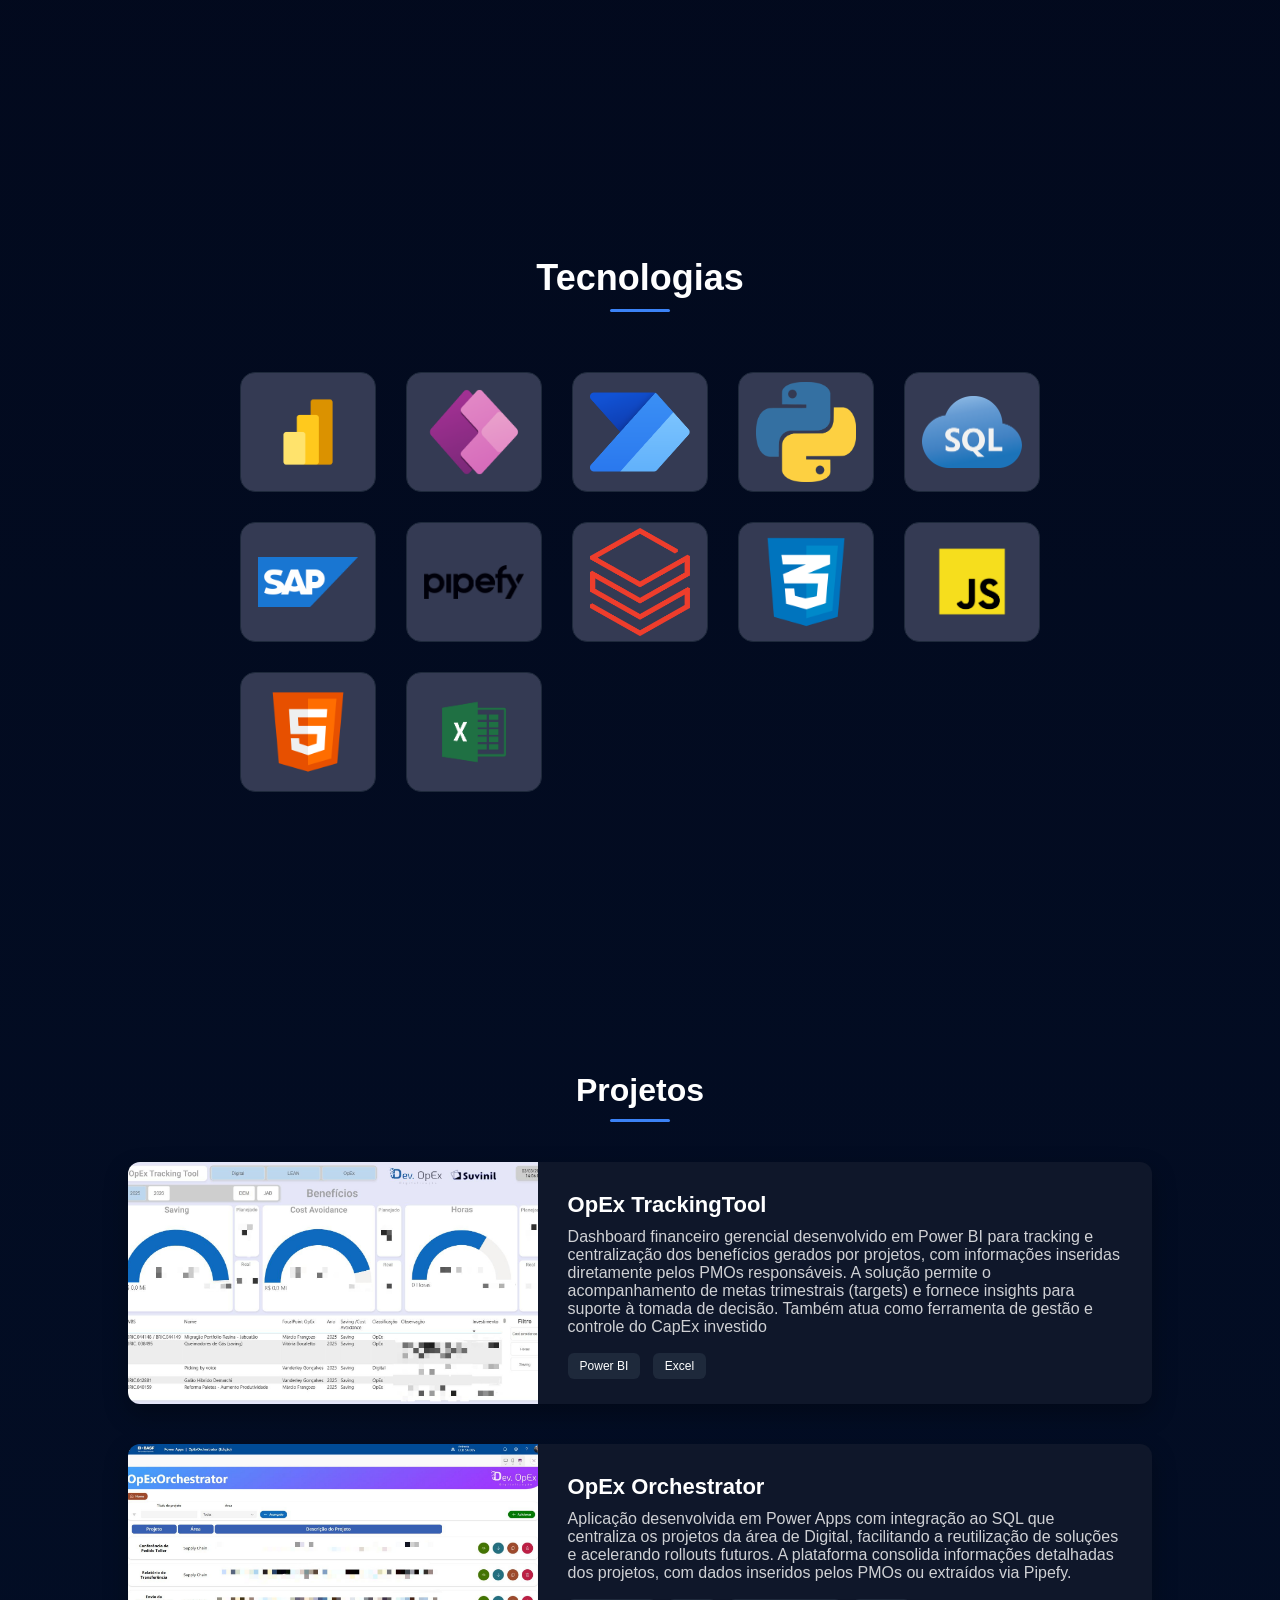
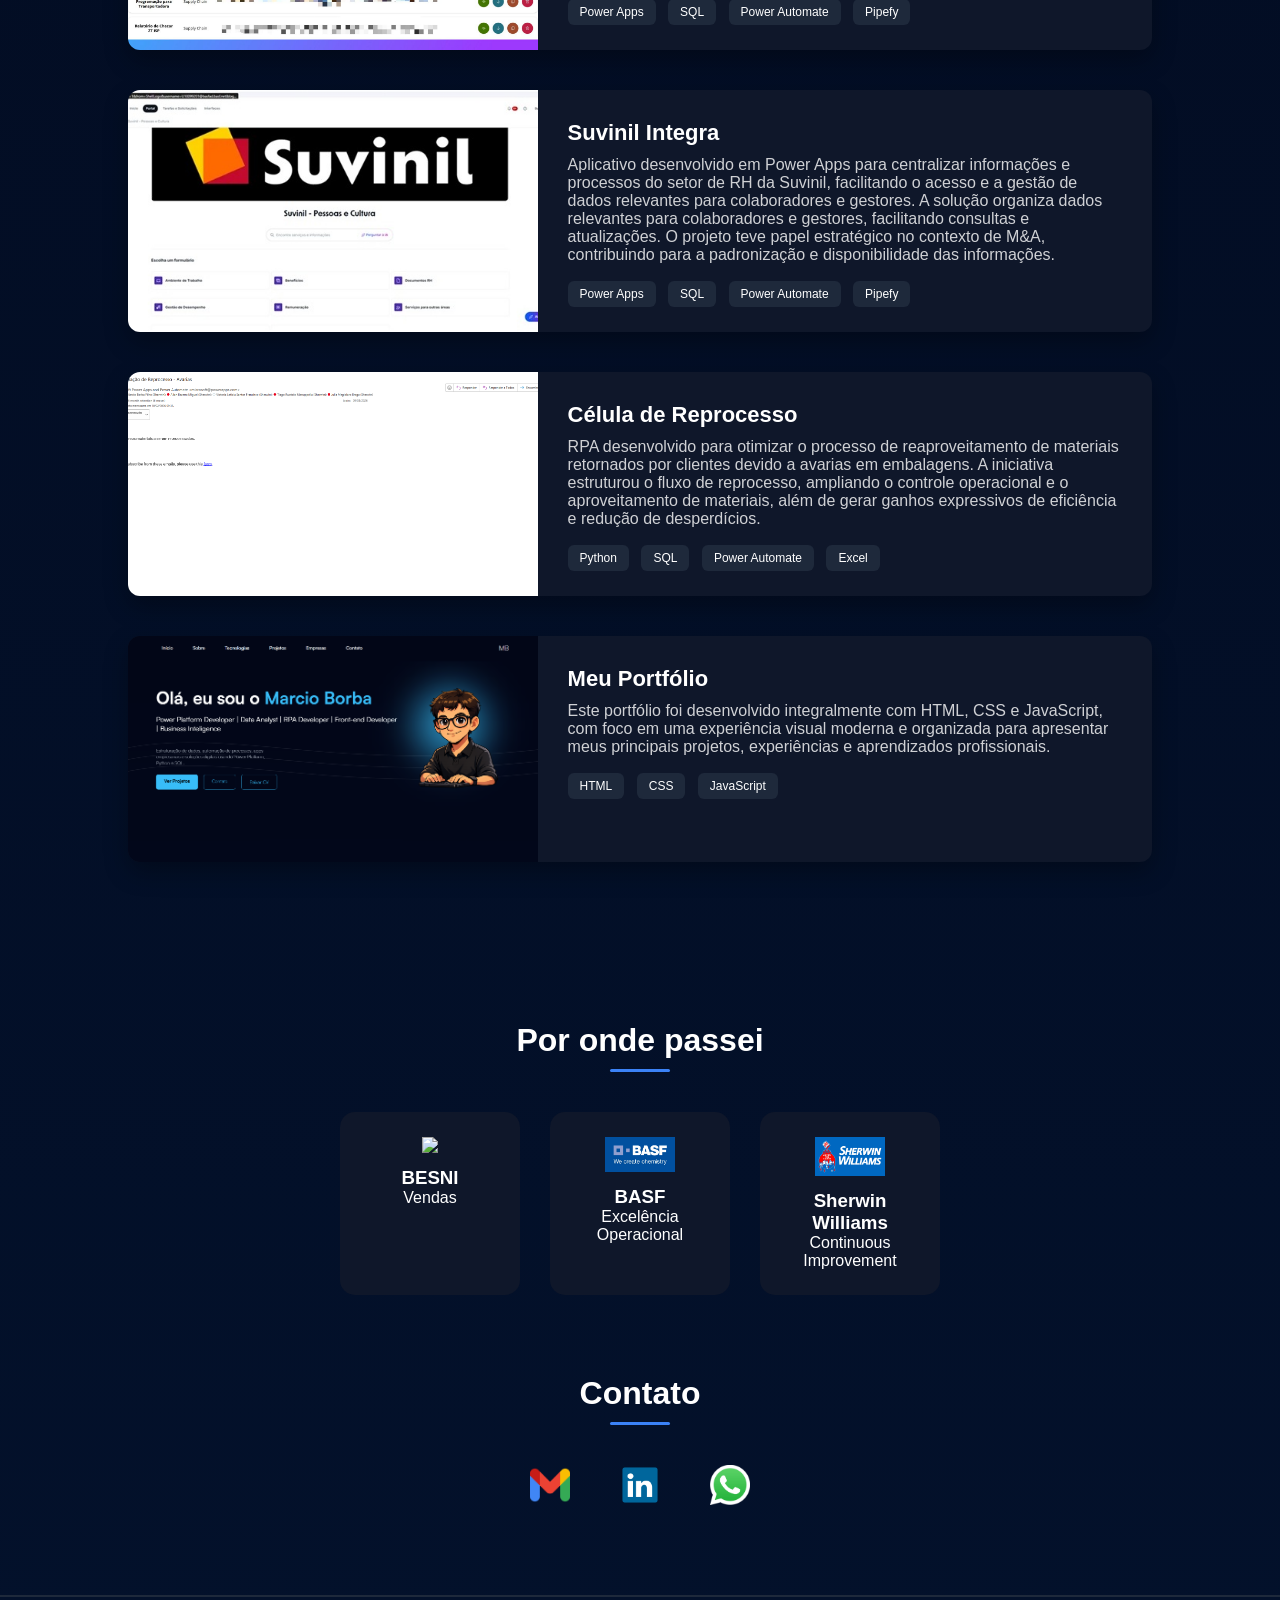
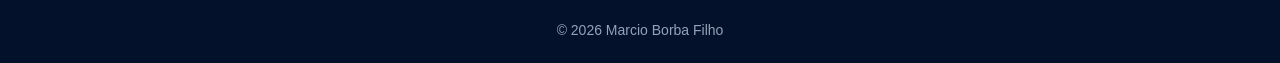
==== commit f5457cf0: "Update index.html" ====
--- a/index.html
+++ b/index.html
@@ -75,7 +75,7 @@
 
 <div class="avatar-glow"></div>
 
-<img src="img/avatar.png" alt="Marcio avatar">
+<img src="img/Avatar.png" alt="Marcio avatar">
 
 </div>
 
@@ -426,4 +426,5 @@
 
 </footer>
 
-</html>+
+</html>
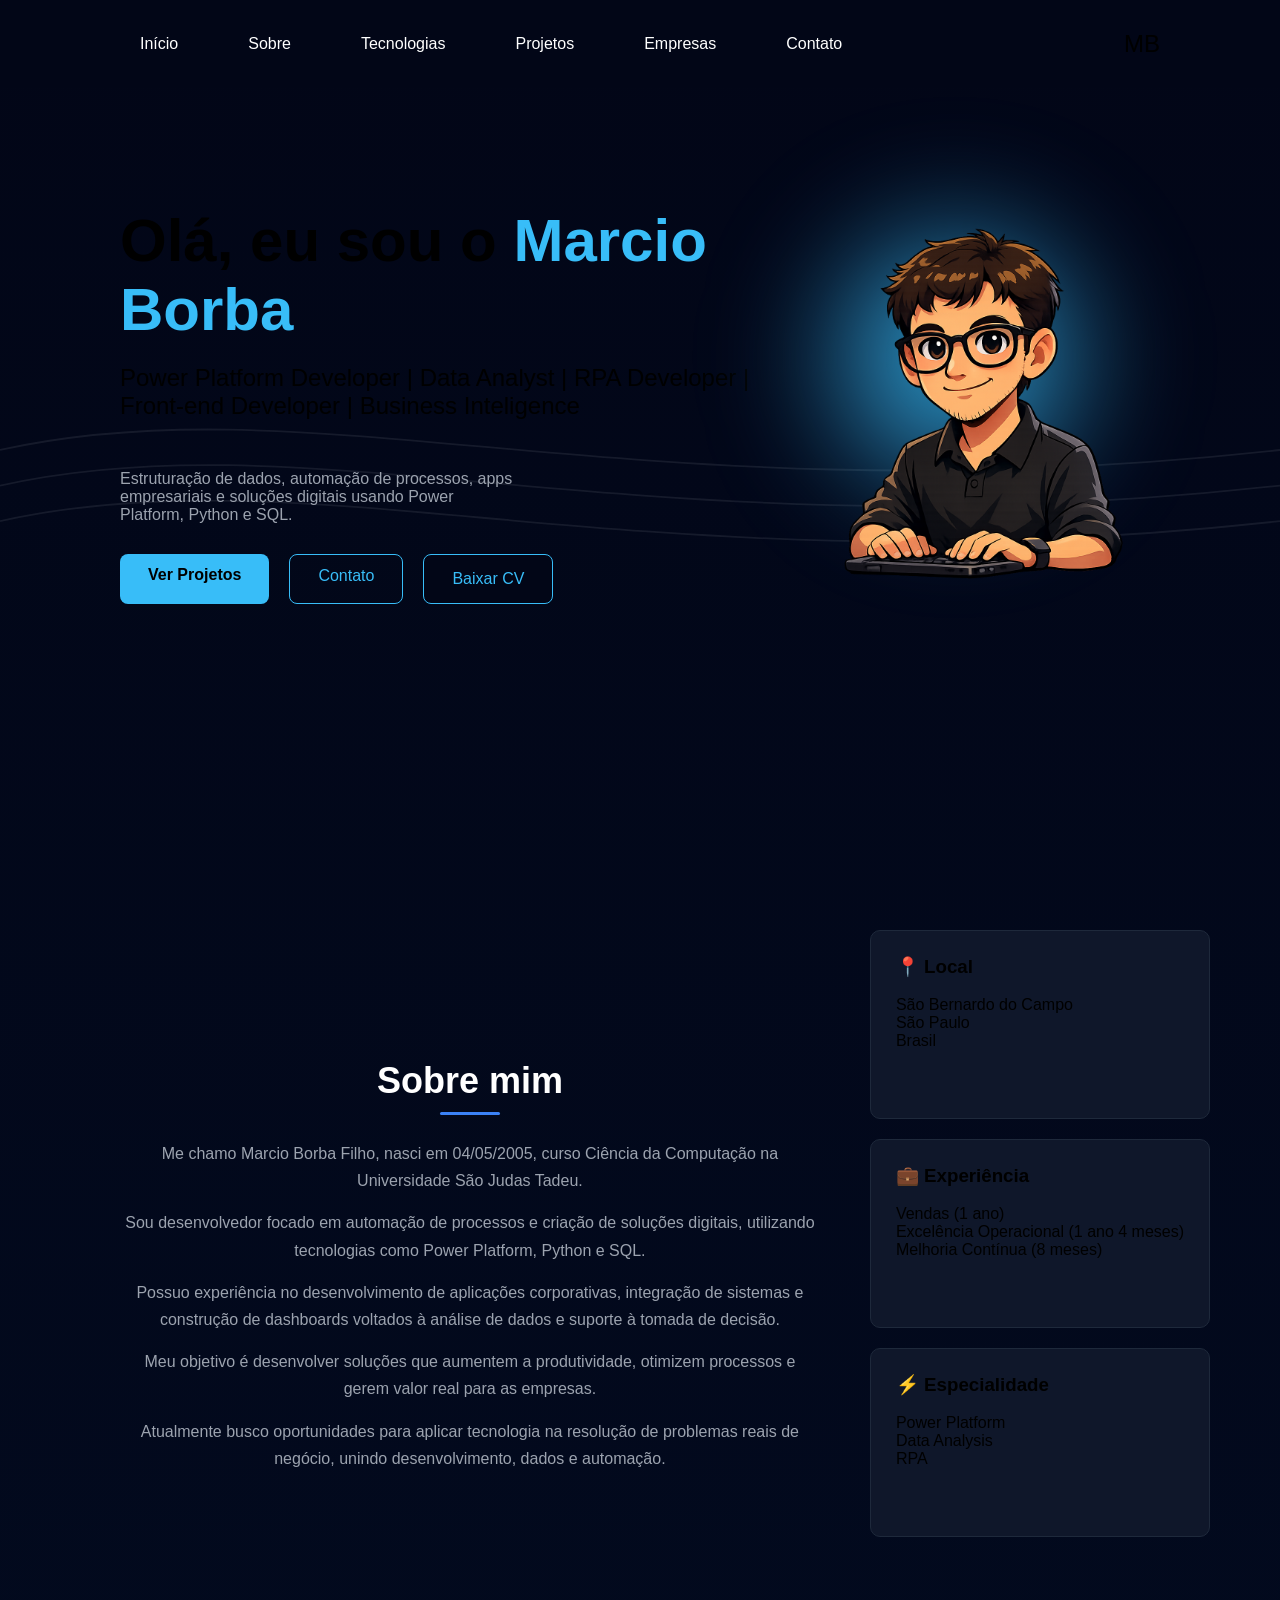
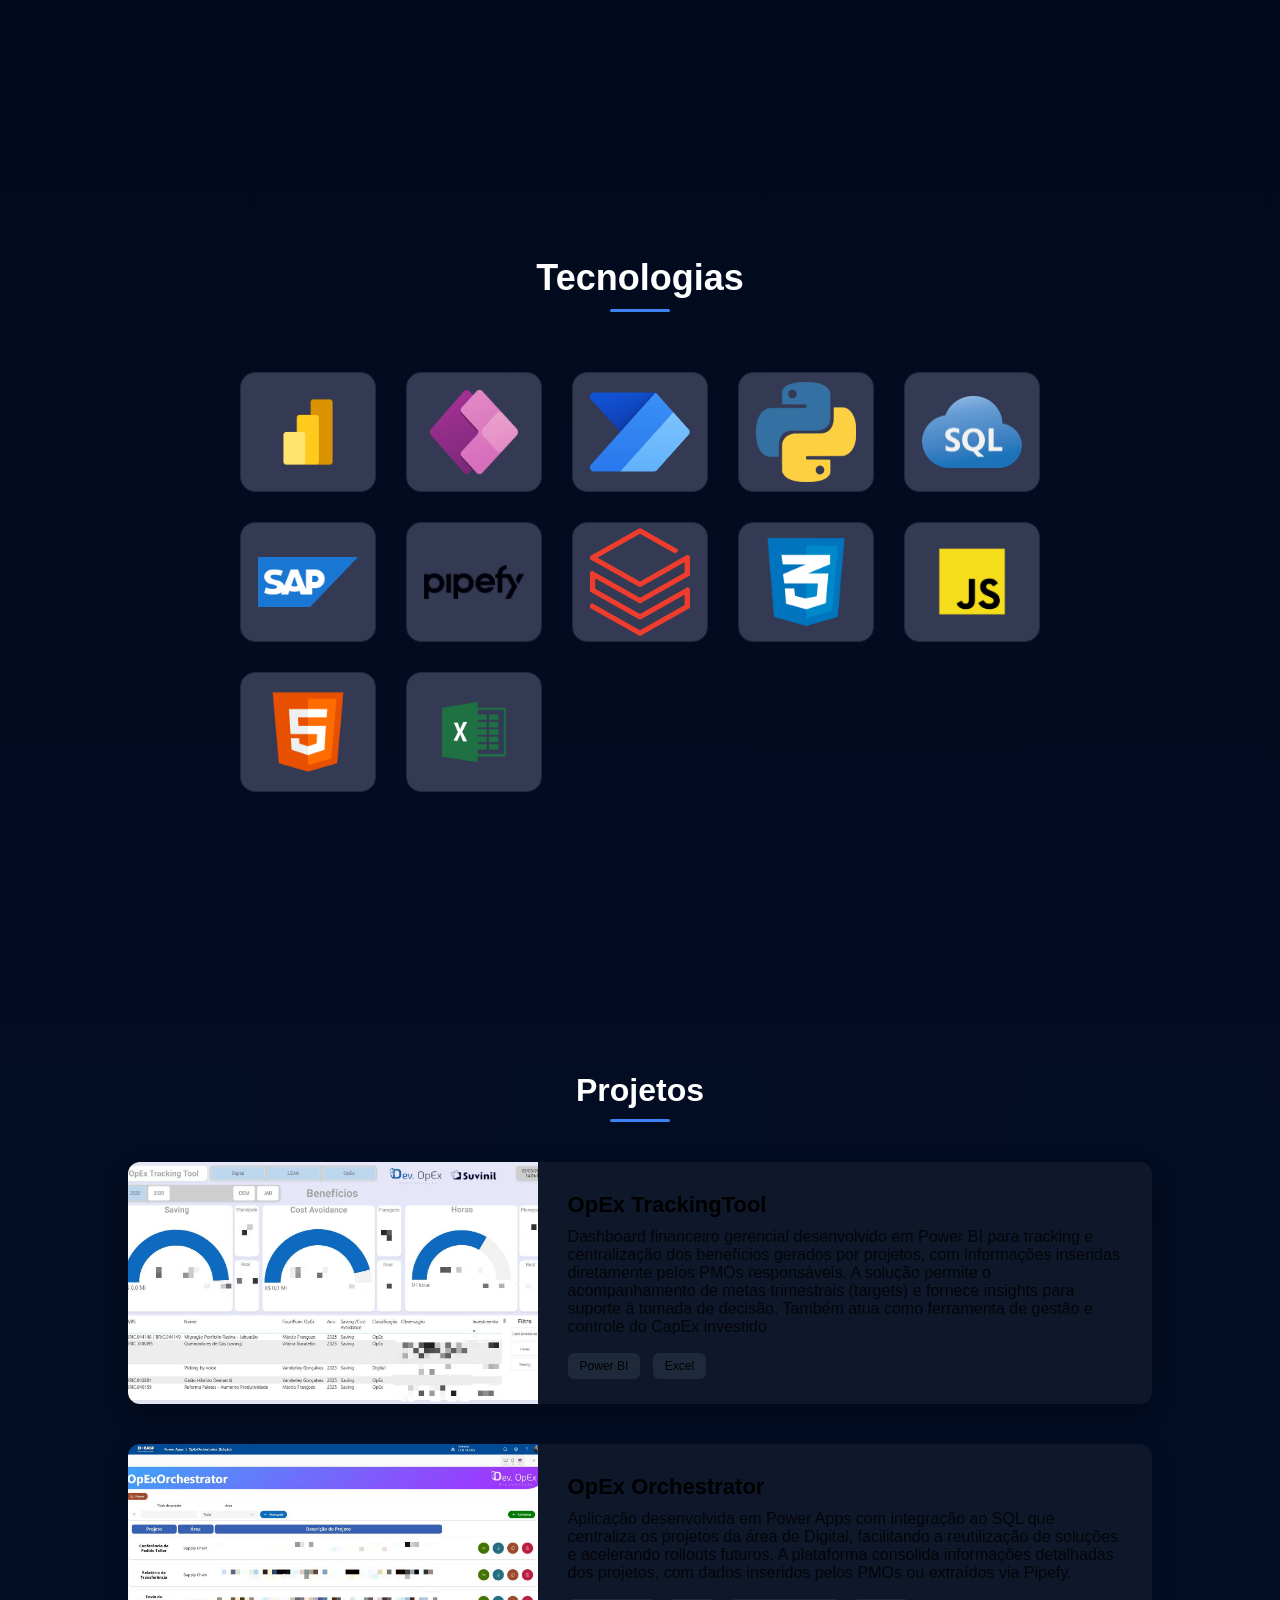
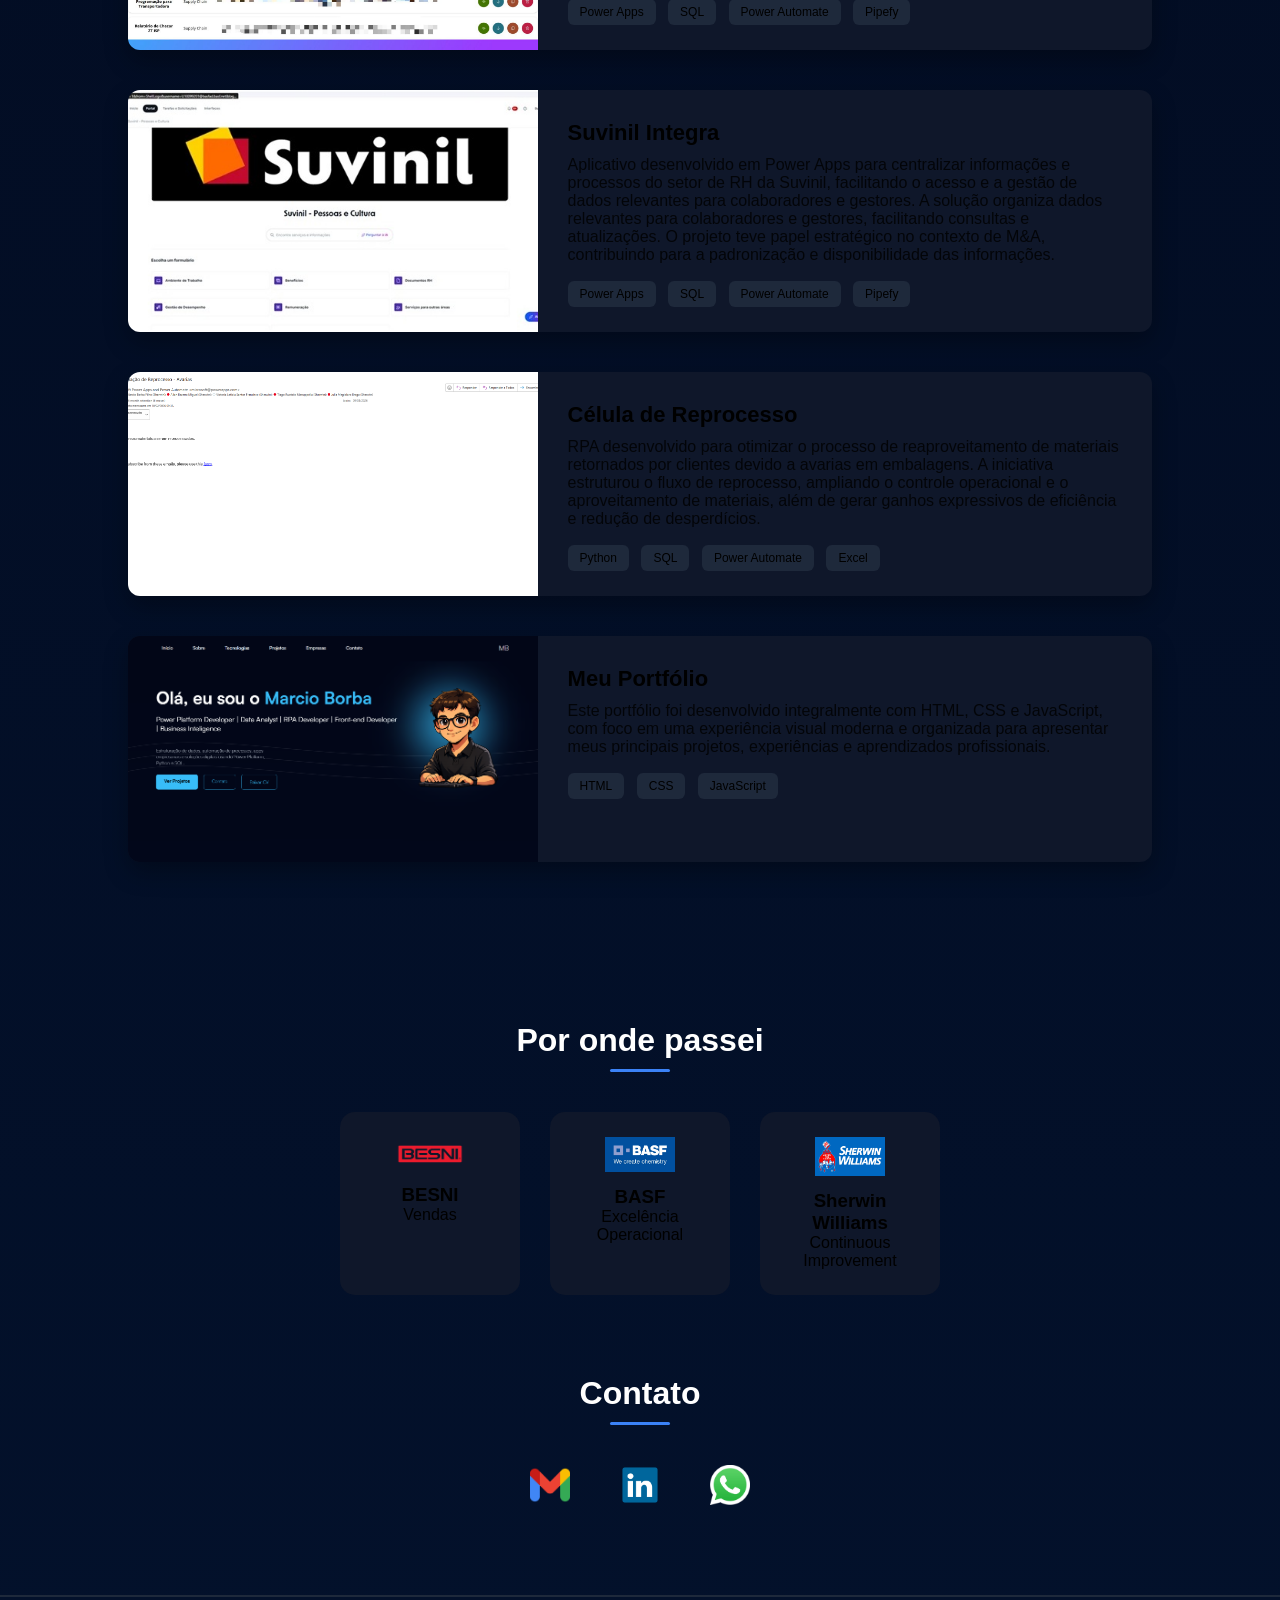
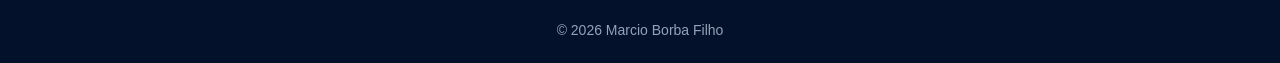
==== commit 61e6680e: "Update index.html" ====
--- a/index.html
+++ b/index.html
@@ -373,7 +373,7 @@
 <div class="empresas-container">
 
 <div class="empresa-card">
-<img src="img/besni.png" class="empresa-logo">
+<img src="img/BESNI.png" class="empresa-logo">
 <h3>BESNI</h3>
 <p>Vendas</p>
 </div>
@@ -428,3 +428,4 @@
 
 
 </html>
+
--- a/style.css
+++ b/style.css
@@ -22,7 +22,6 @@
 font-family: 'Satoshi', sans-serif;
 font-weight:300;
 background:linear-gradient(to bottom, #020617, #03112b);
-color:#ffffff;
 }
 
 
@@ -622,4 +621,5 @@
 color:#94a3b8;
 font-size:14px;
 border-top:2px solid #1e293b;
-}+
+}
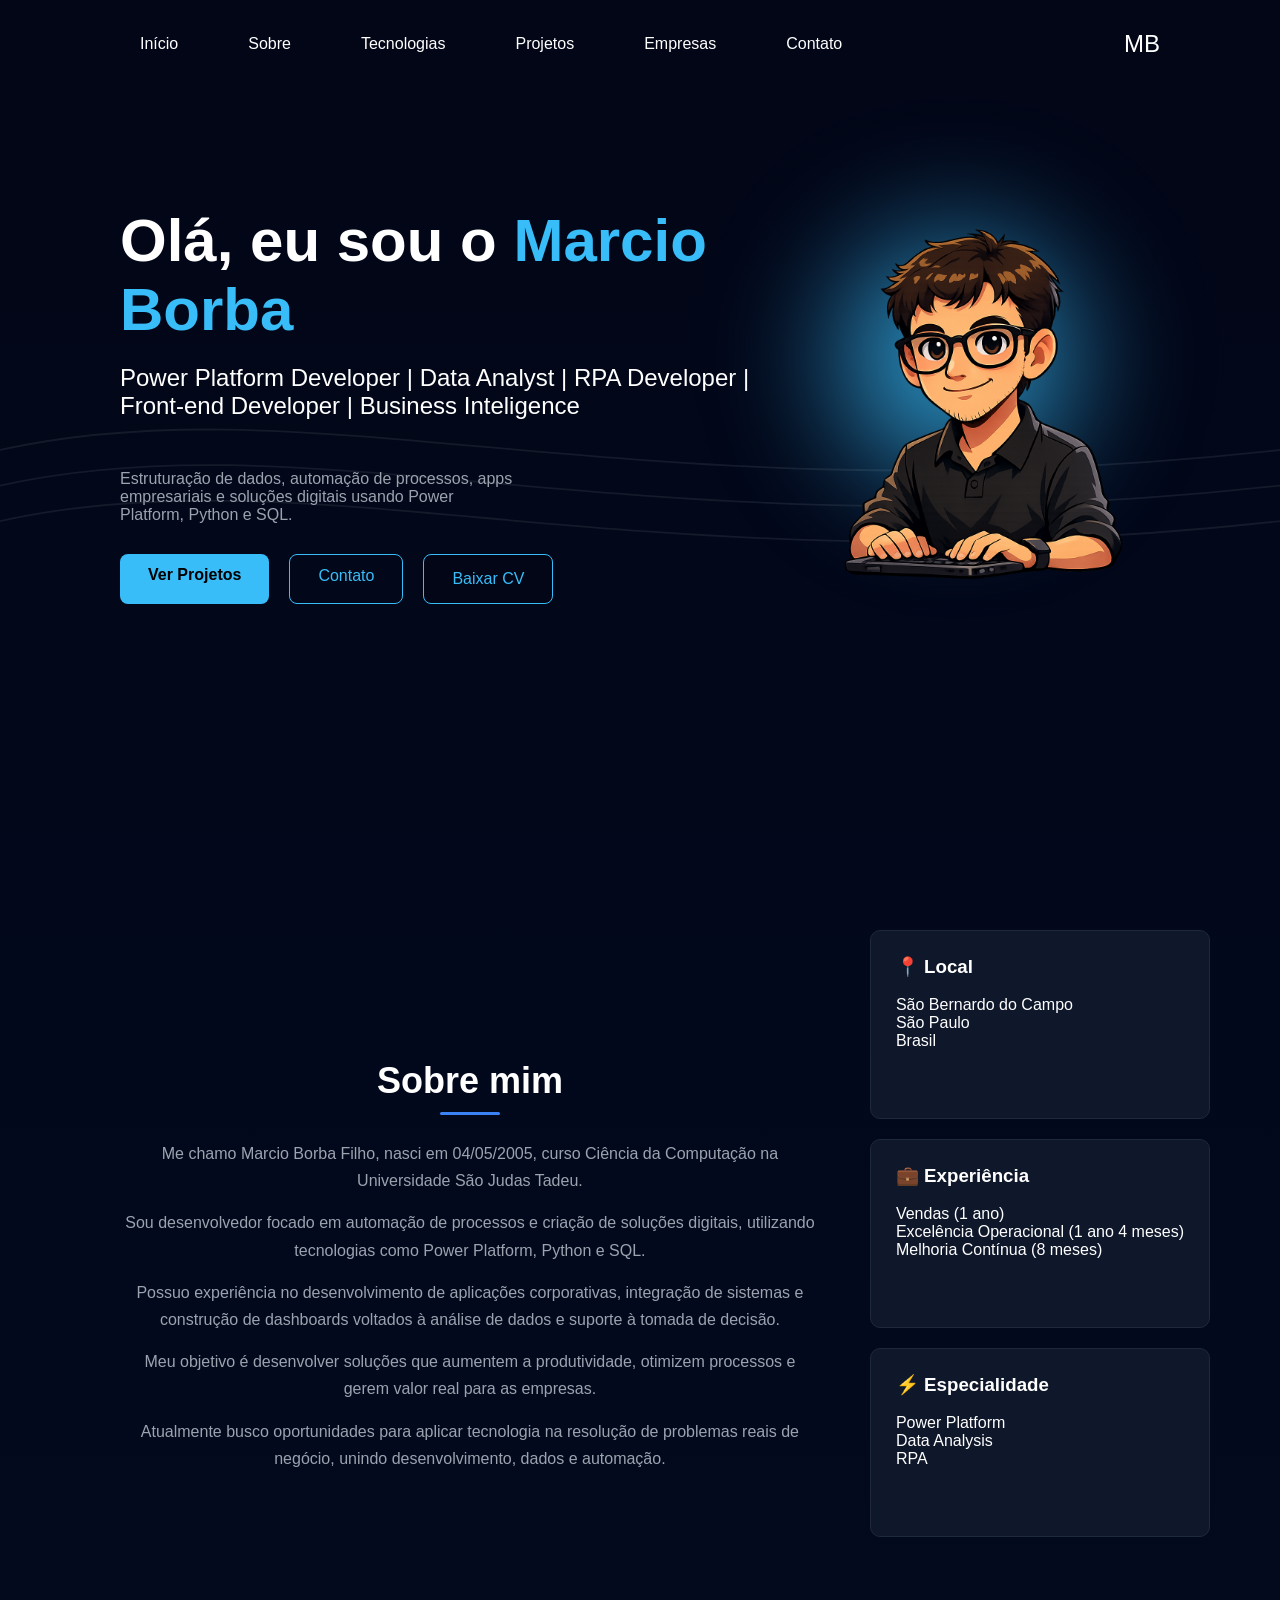
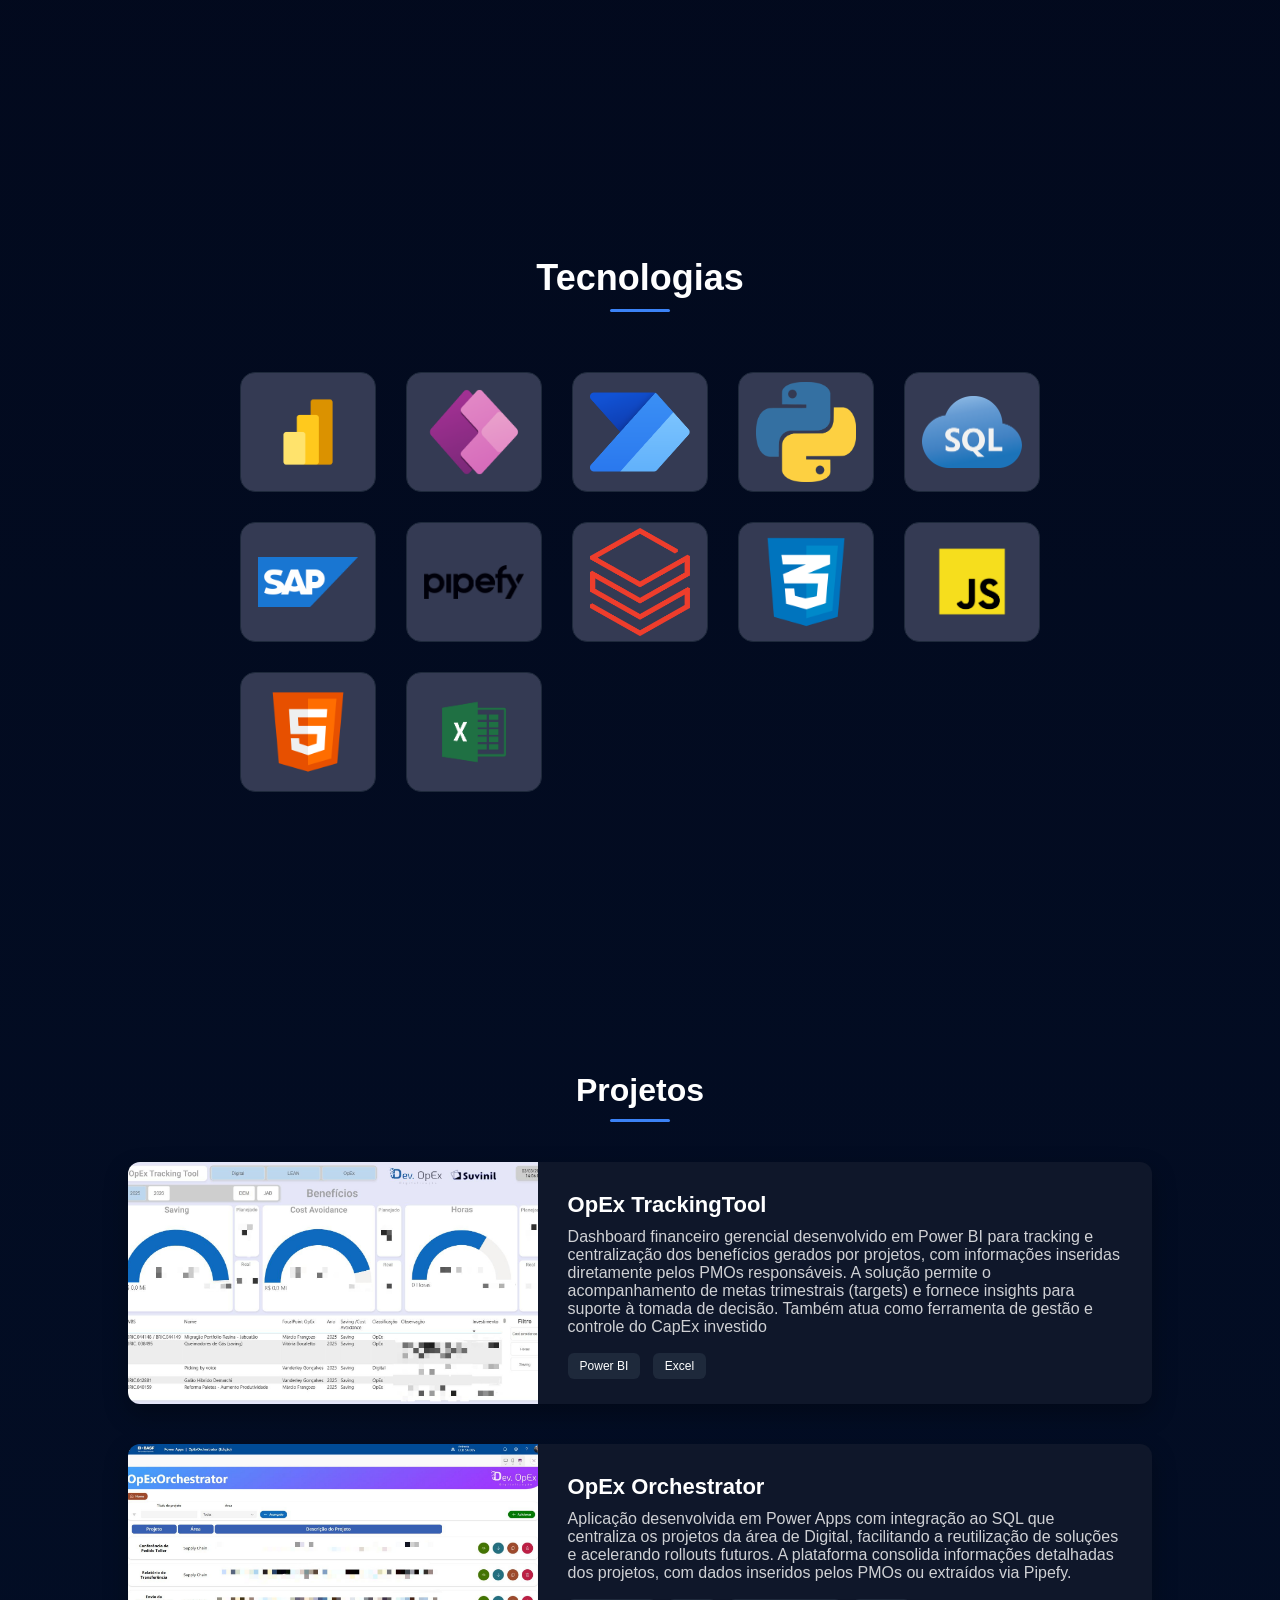
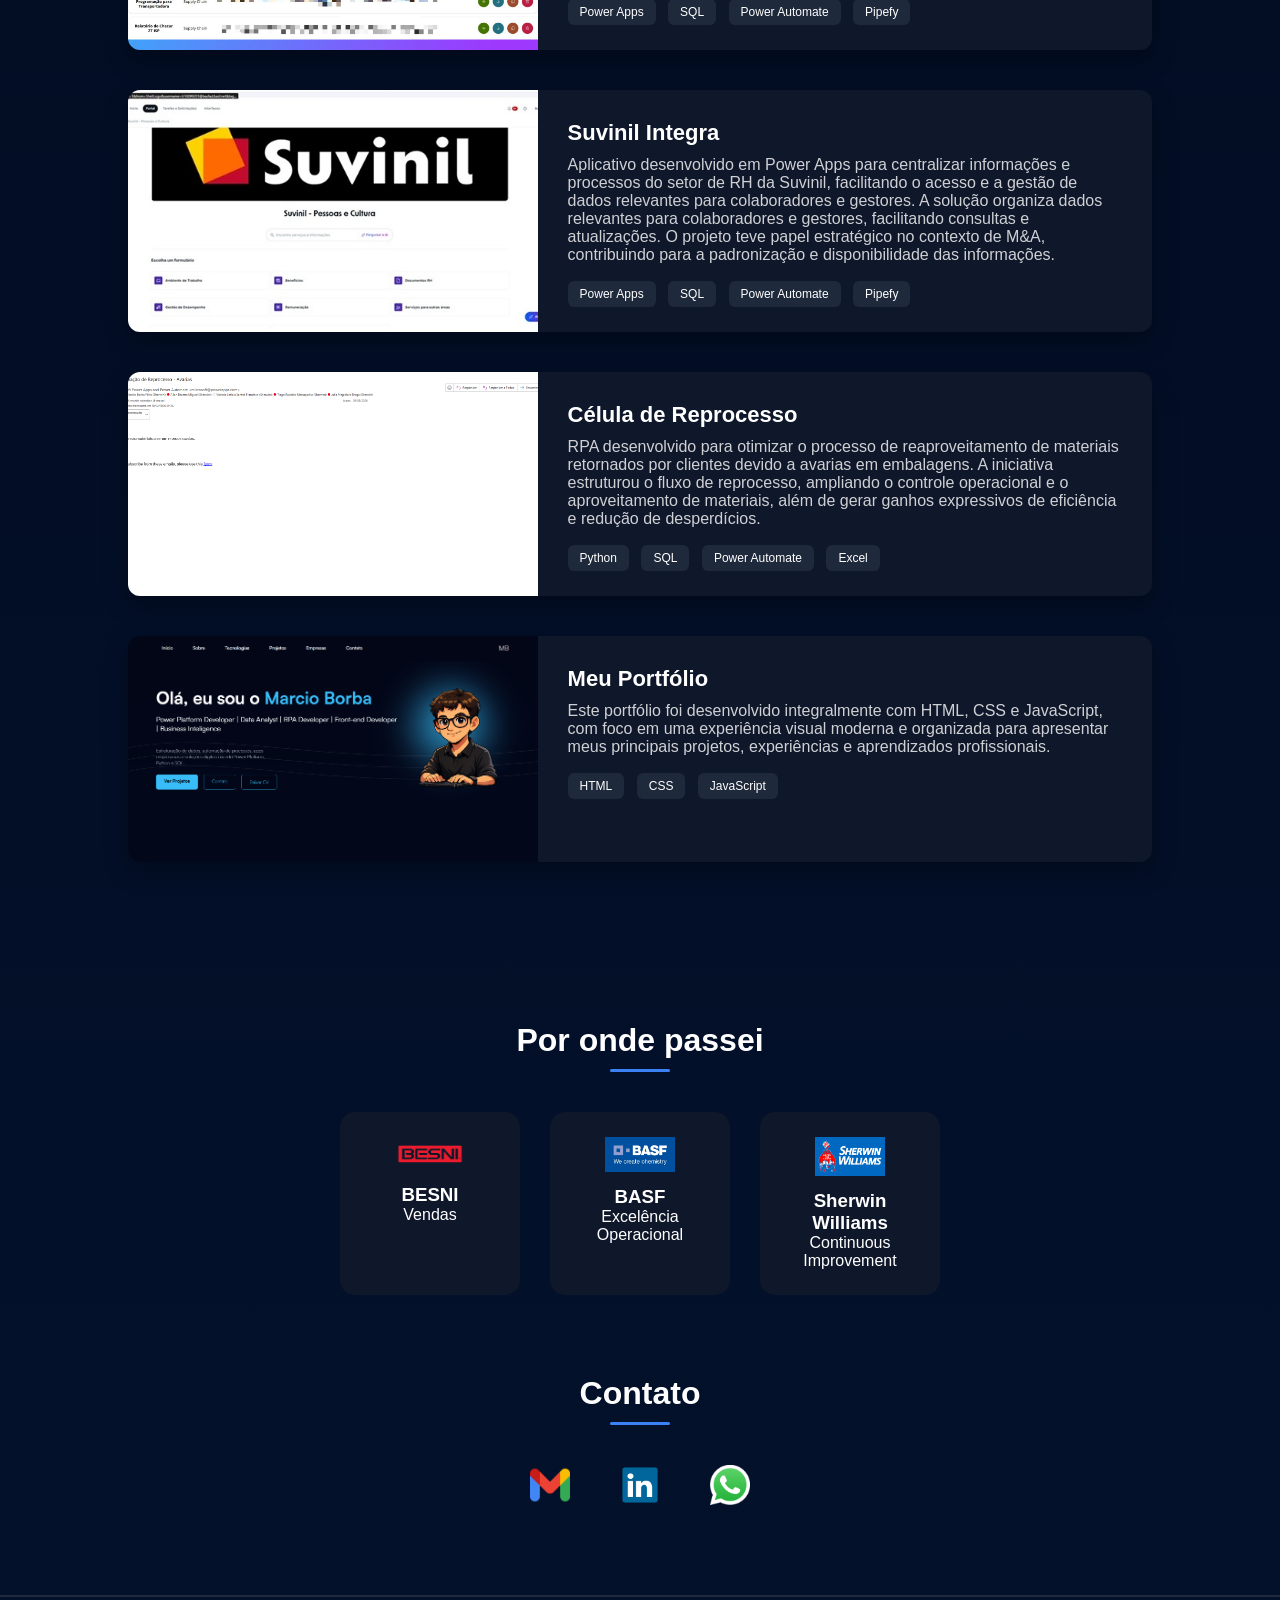
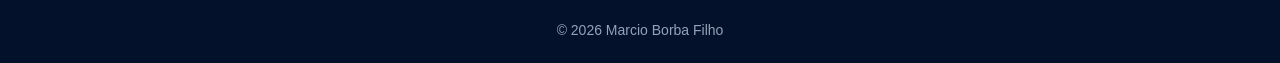
==== commit 86dc7e14: "Update index.html" ====
--- a/index.html
+++ b/index.html
@@ -18,6 +18,10 @@
 
 <body id="topo">
 
+<div class="mobile-warning">
+  Este portfólio foi otimizado para desktop. Para melhor experiência, acesse pelo computador.
+</div>
+  
 <header>
 
 <nav class="navbar">
@@ -429,3 +433,4 @@
 
 </html>
 
+
--- a/style.css
+++ b/style.css
@@ -22,6 +22,7 @@
 font-family: 'Satoshi', sans-serif;
 font-weight:300;
 background:linear-gradient(to bottom, #020617, #03112b);
+color:#ffffff;
 }
 
 
@@ -623,3 +624,25 @@
 border-top:2px solid #1e293b;
 
 }
+
+.mobile-warning{
+  display:none;
+  position:fixed;
+  top:0;
+  left:0;
+  width:100%;
+  background:#111;
+  color:white;
+  text-align:center;
+  padding:10px;
+  font-size:14px;
+  z-index:999;
+}
+
+@media (max-width: 768px){
+  .mobile-warning{
+    display:block;
+  }
+}
+
+
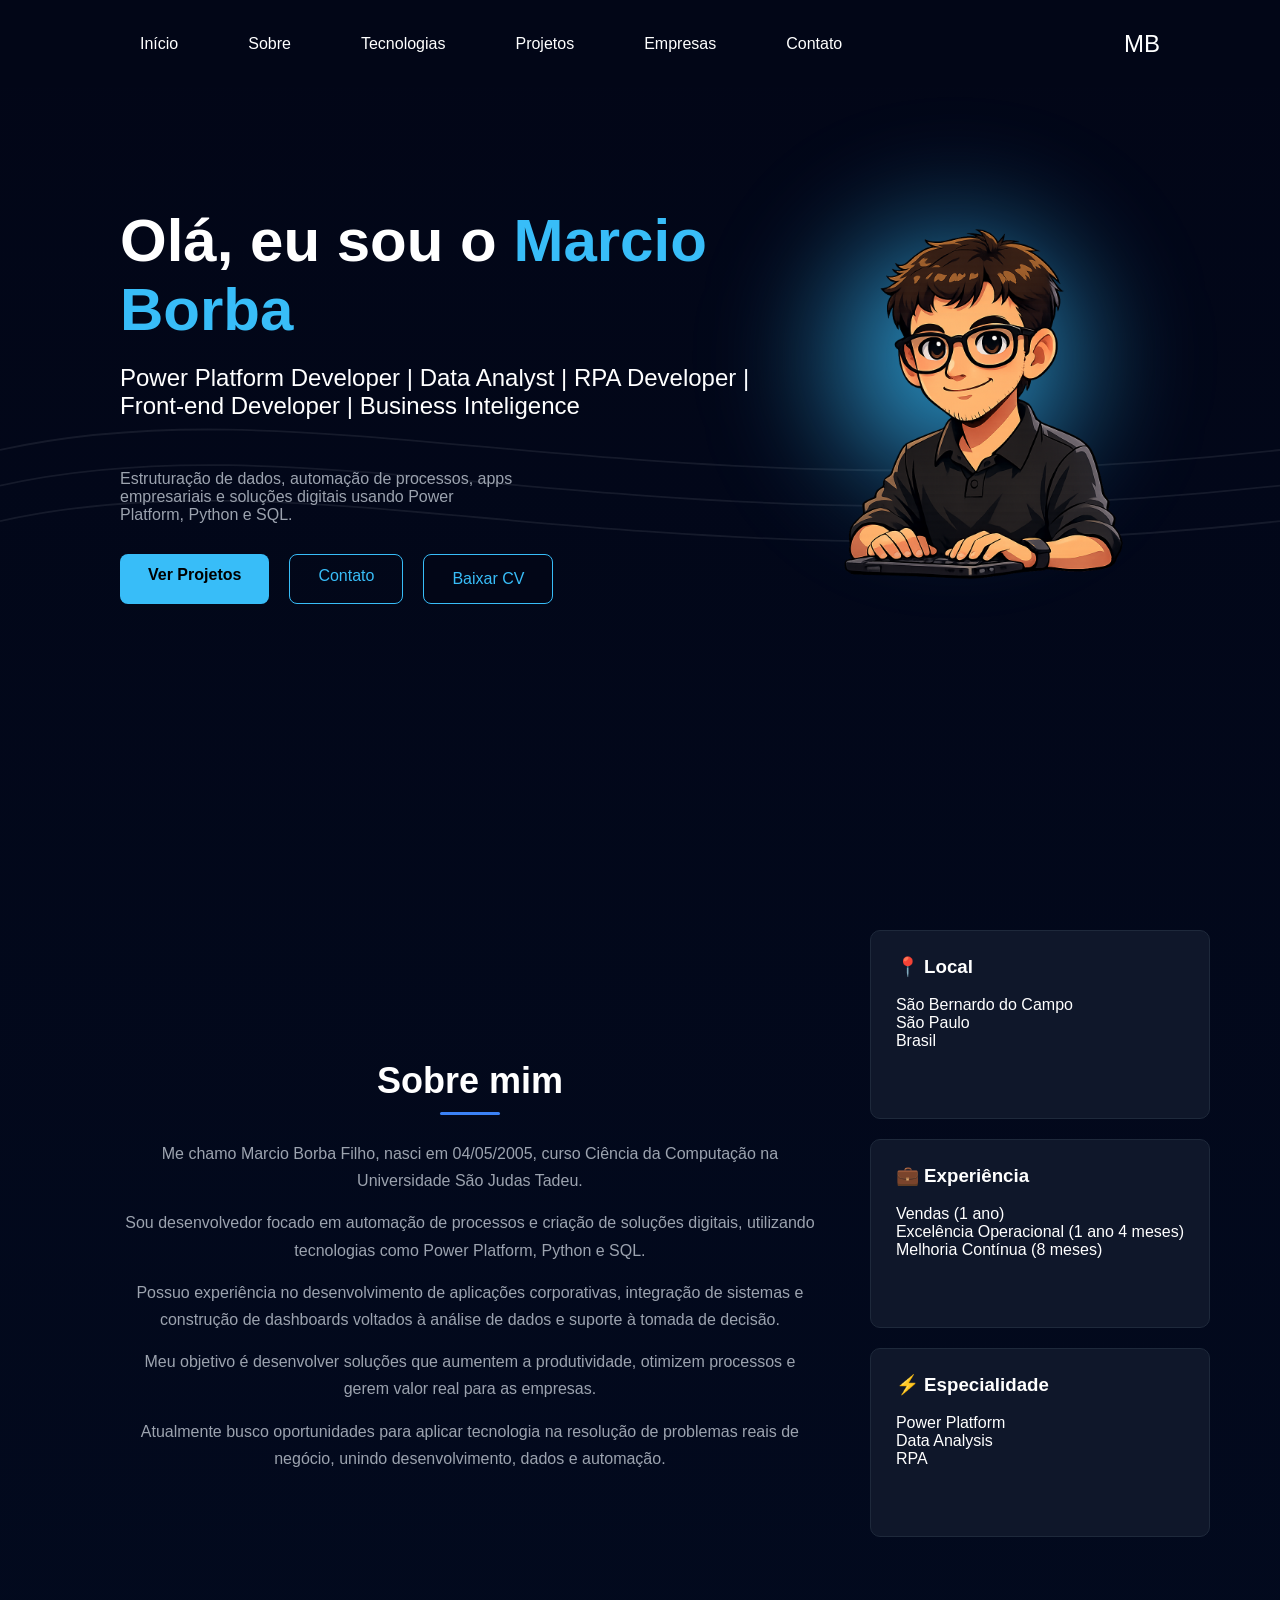
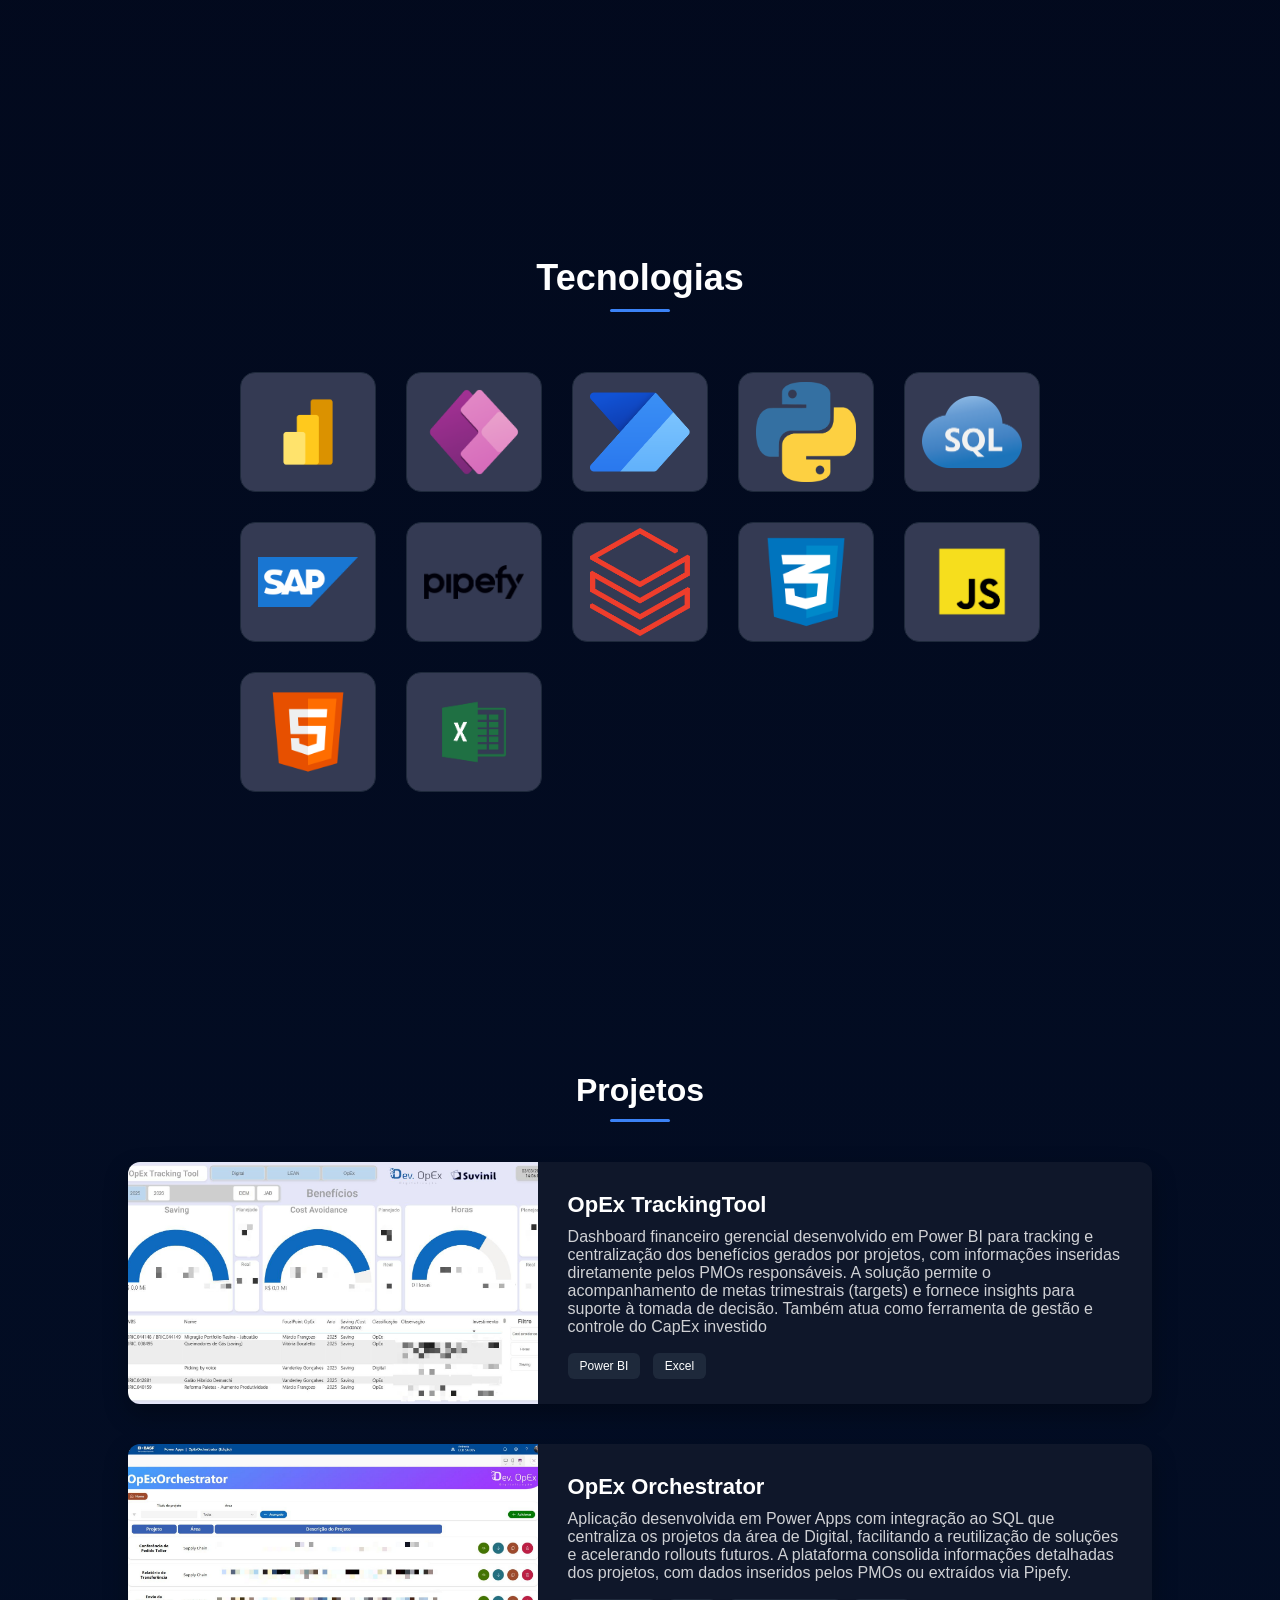
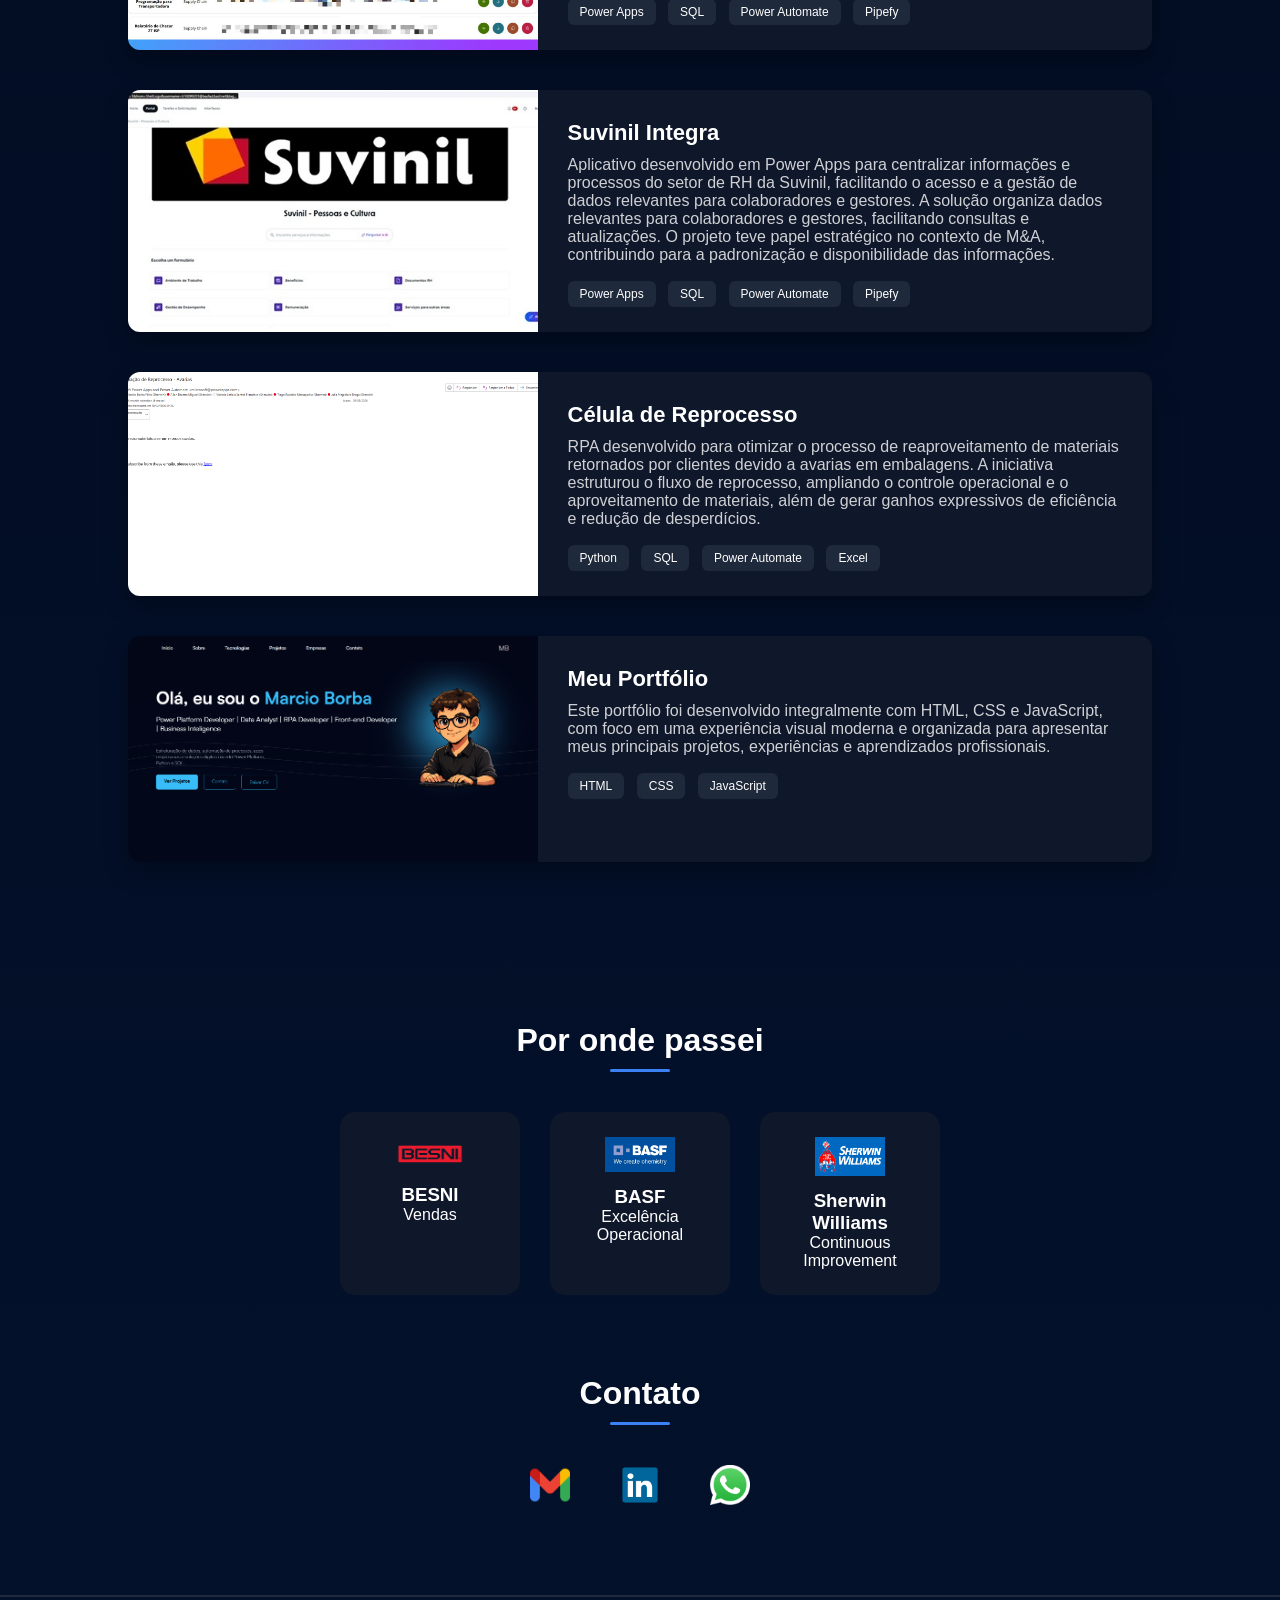
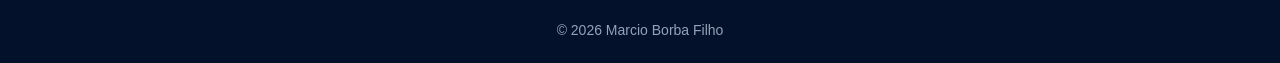
==== commit e082331e: "Update index.html" ====
--- a/index.html
+++ b/index.html
@@ -62,6 +62,10 @@
 e soluções digitais usando Power Platform,
 Python e SQL.
 </p>
+
+<div class="mobile-warning">
+Este portfólio foi otimizado para desktop. Para melhor experiência, acesse pelo computador.
+</div>
 
 <div class="buttons">
 
@@ -434,3 +438,4 @@
 </html>
 
 
+
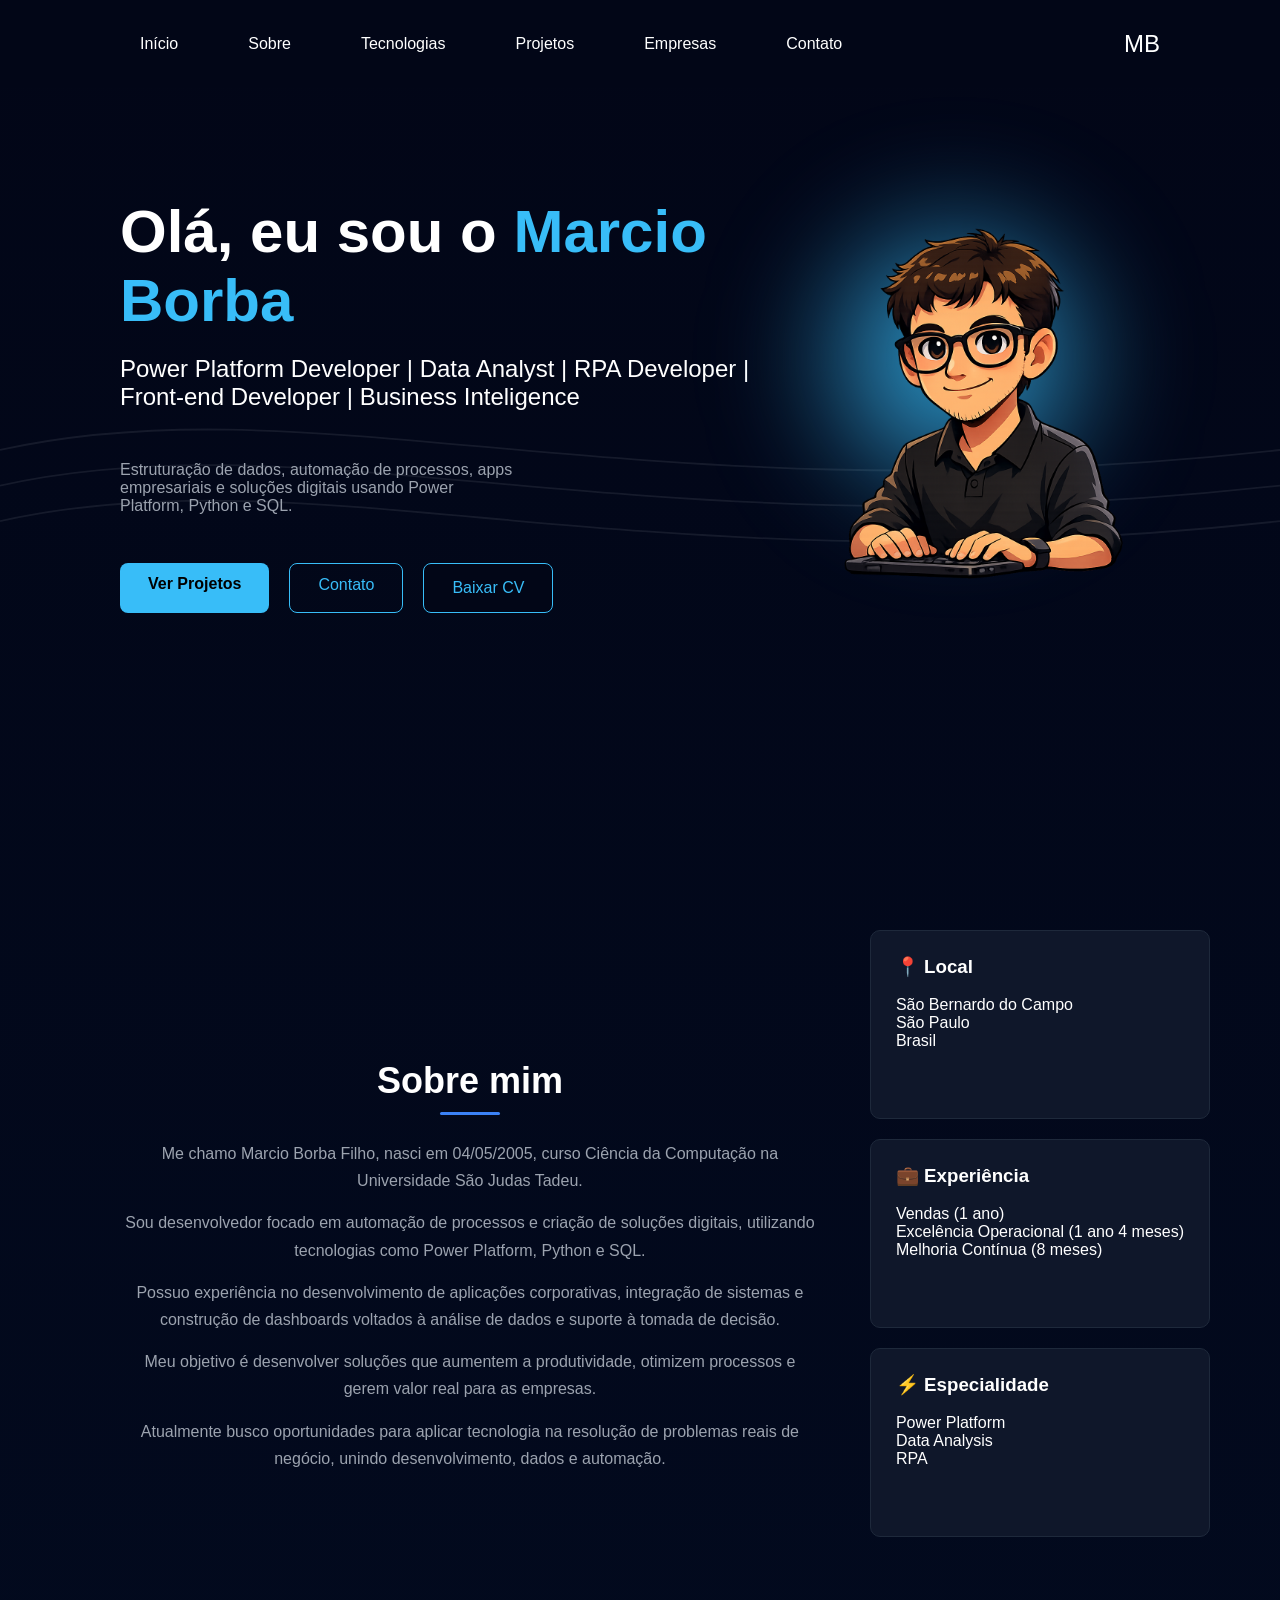
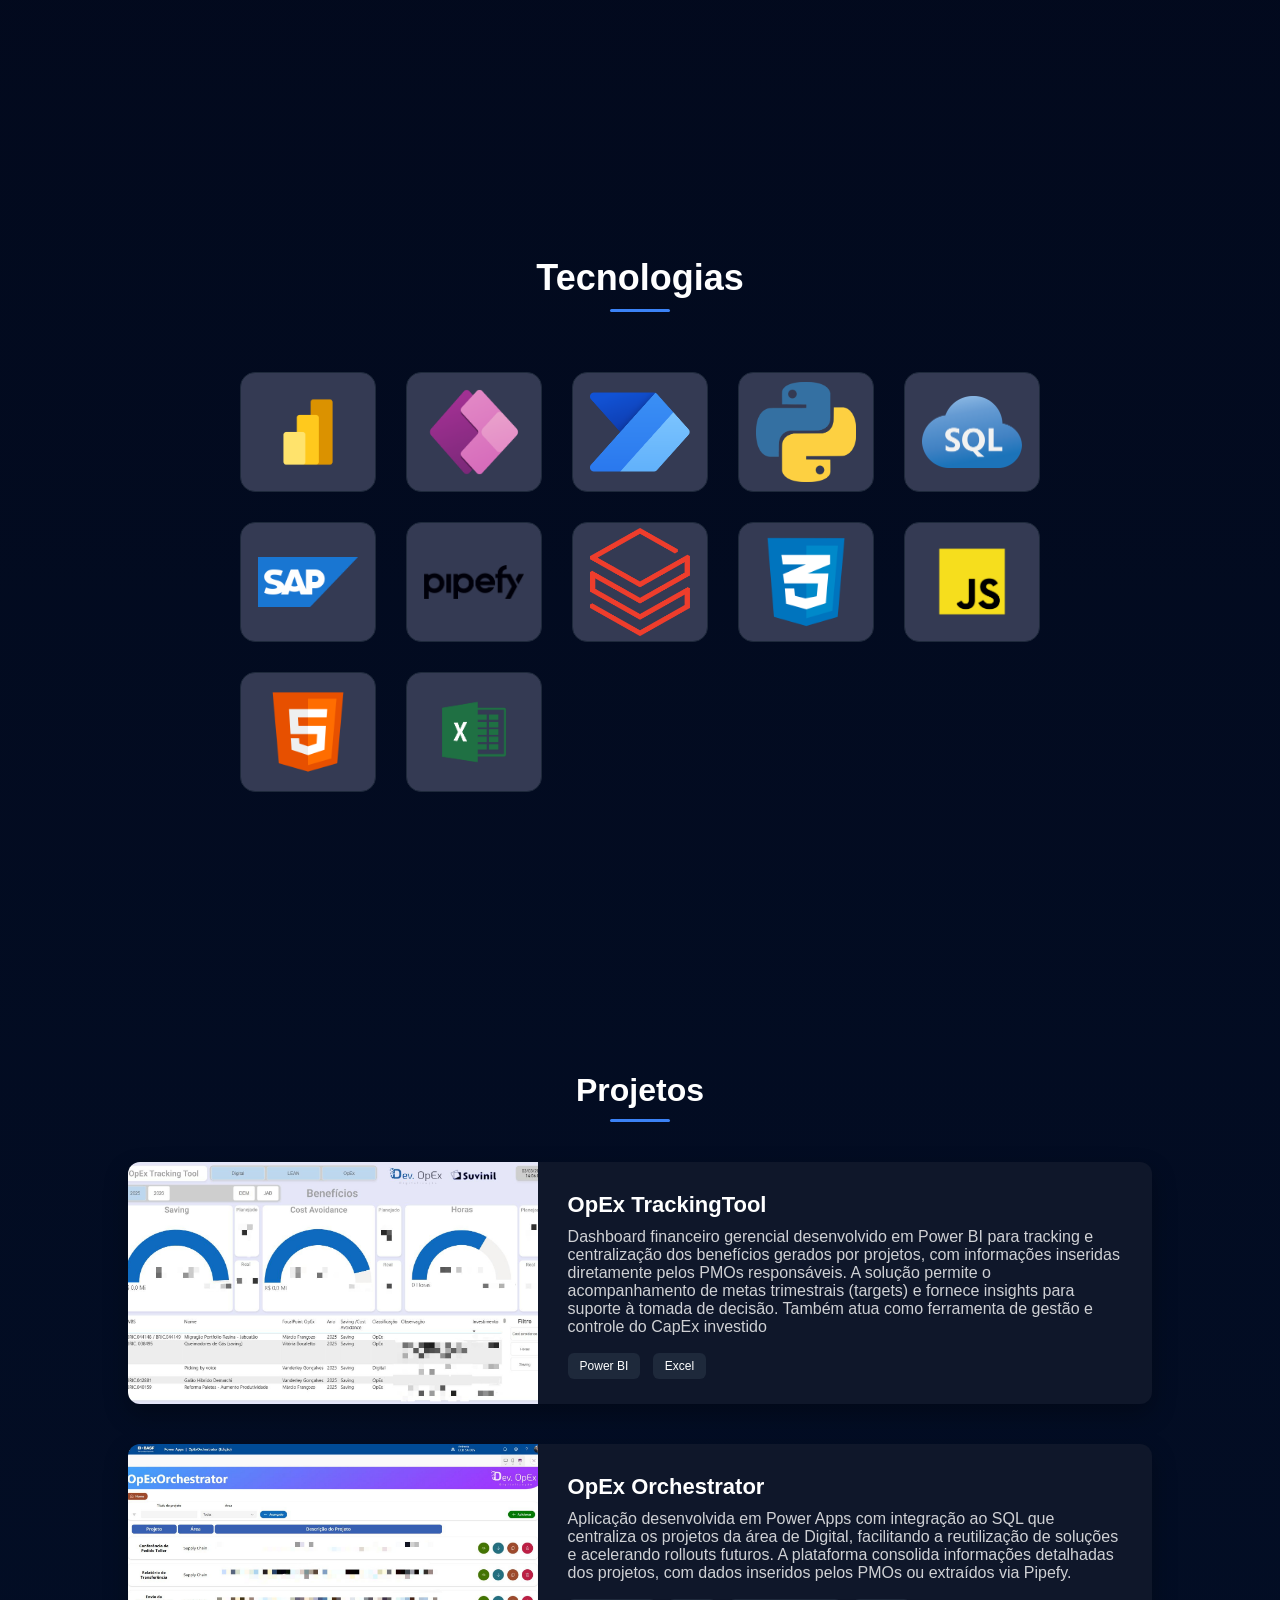
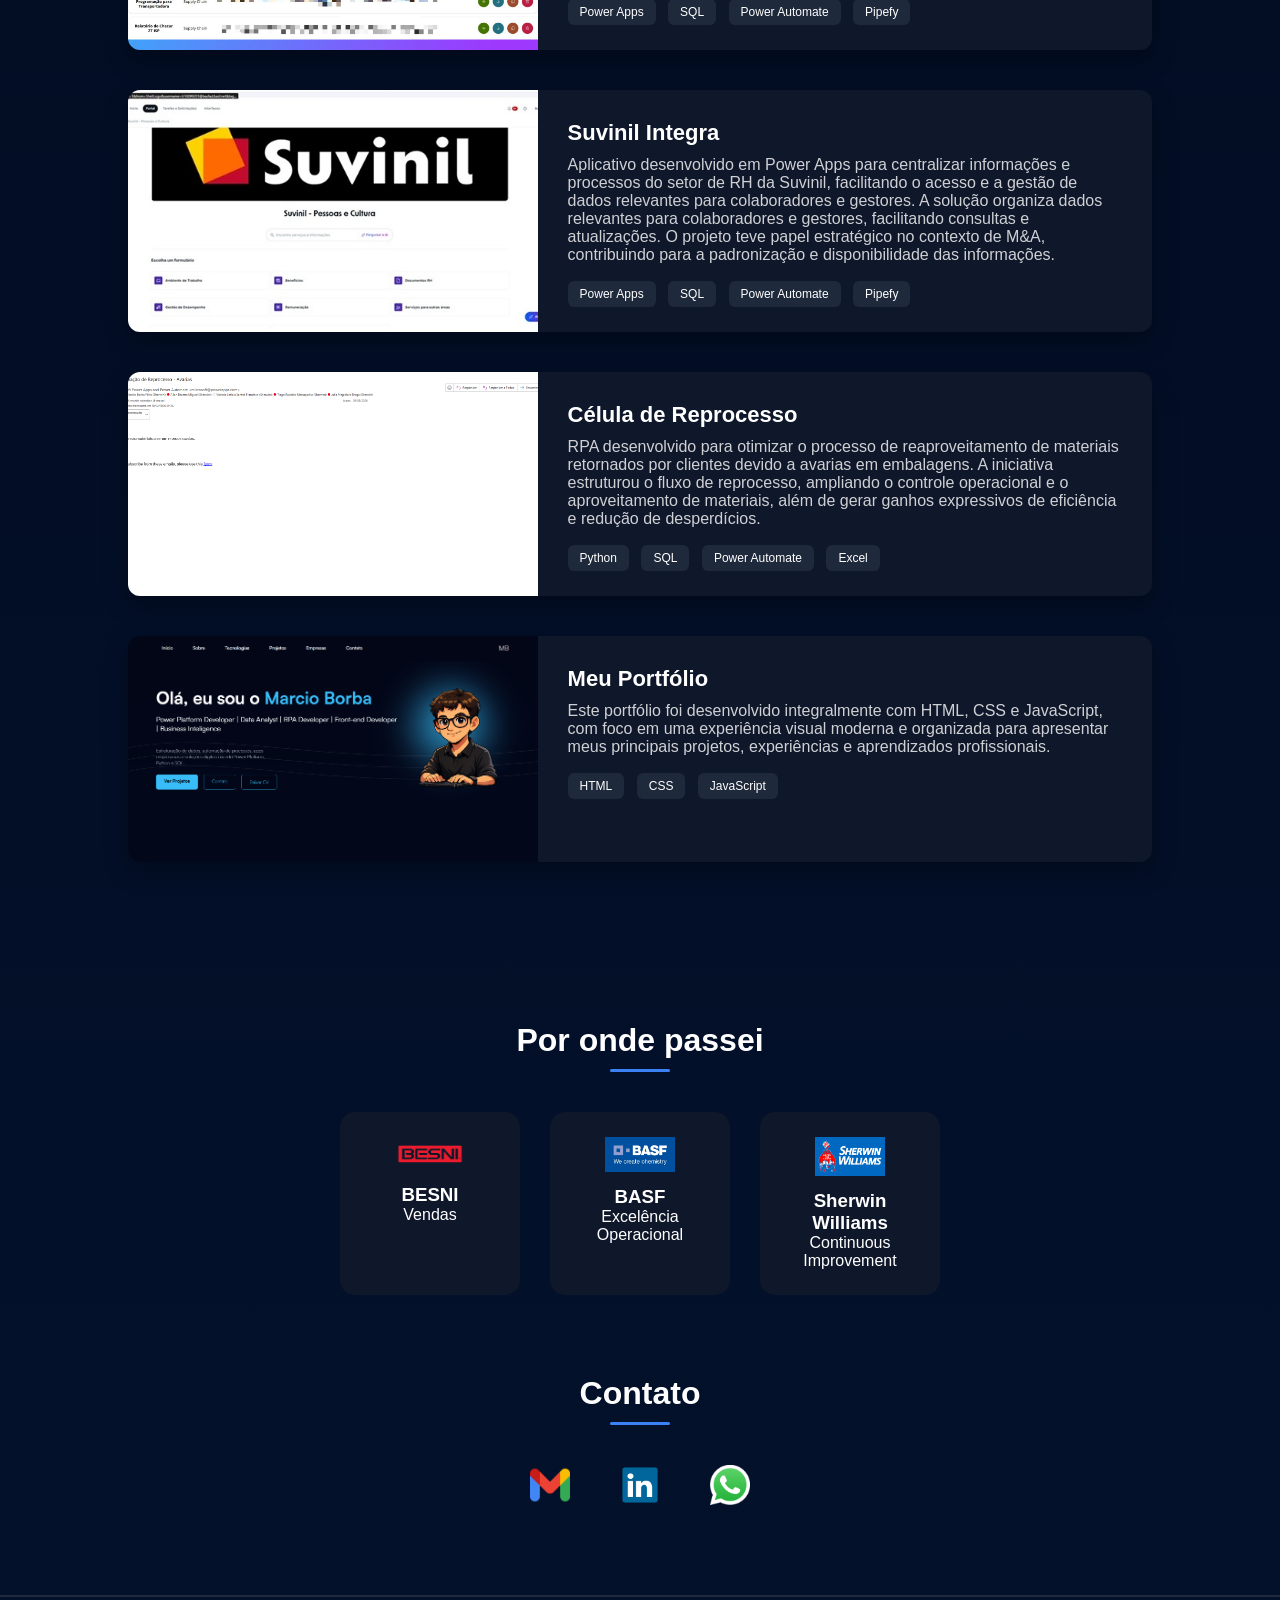
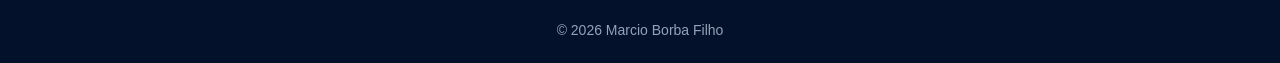
==== commit 7a4bbe37: "Update index.html" ====
--- a/index.html
+++ b/index.html
@@ -17,10 +17,6 @@
 </head>
 
 <body id="topo">
-
-<div class="mobile-warning">
-  Este portfólio foi otimizado para desktop. Para melhor experiência, acesse pelo computador.
-</div>
   
 <header>
 
@@ -65,7 +61,7 @@
 
 <div class="mobile-warning">
 Este portfólio foi otimizado para desktop. Para melhor experiência, acesse pelo computador.
-</div>
+</div><br>
 
 <div class="buttons">
 
@@ -439,3 +435,4 @@
 
 
 
+
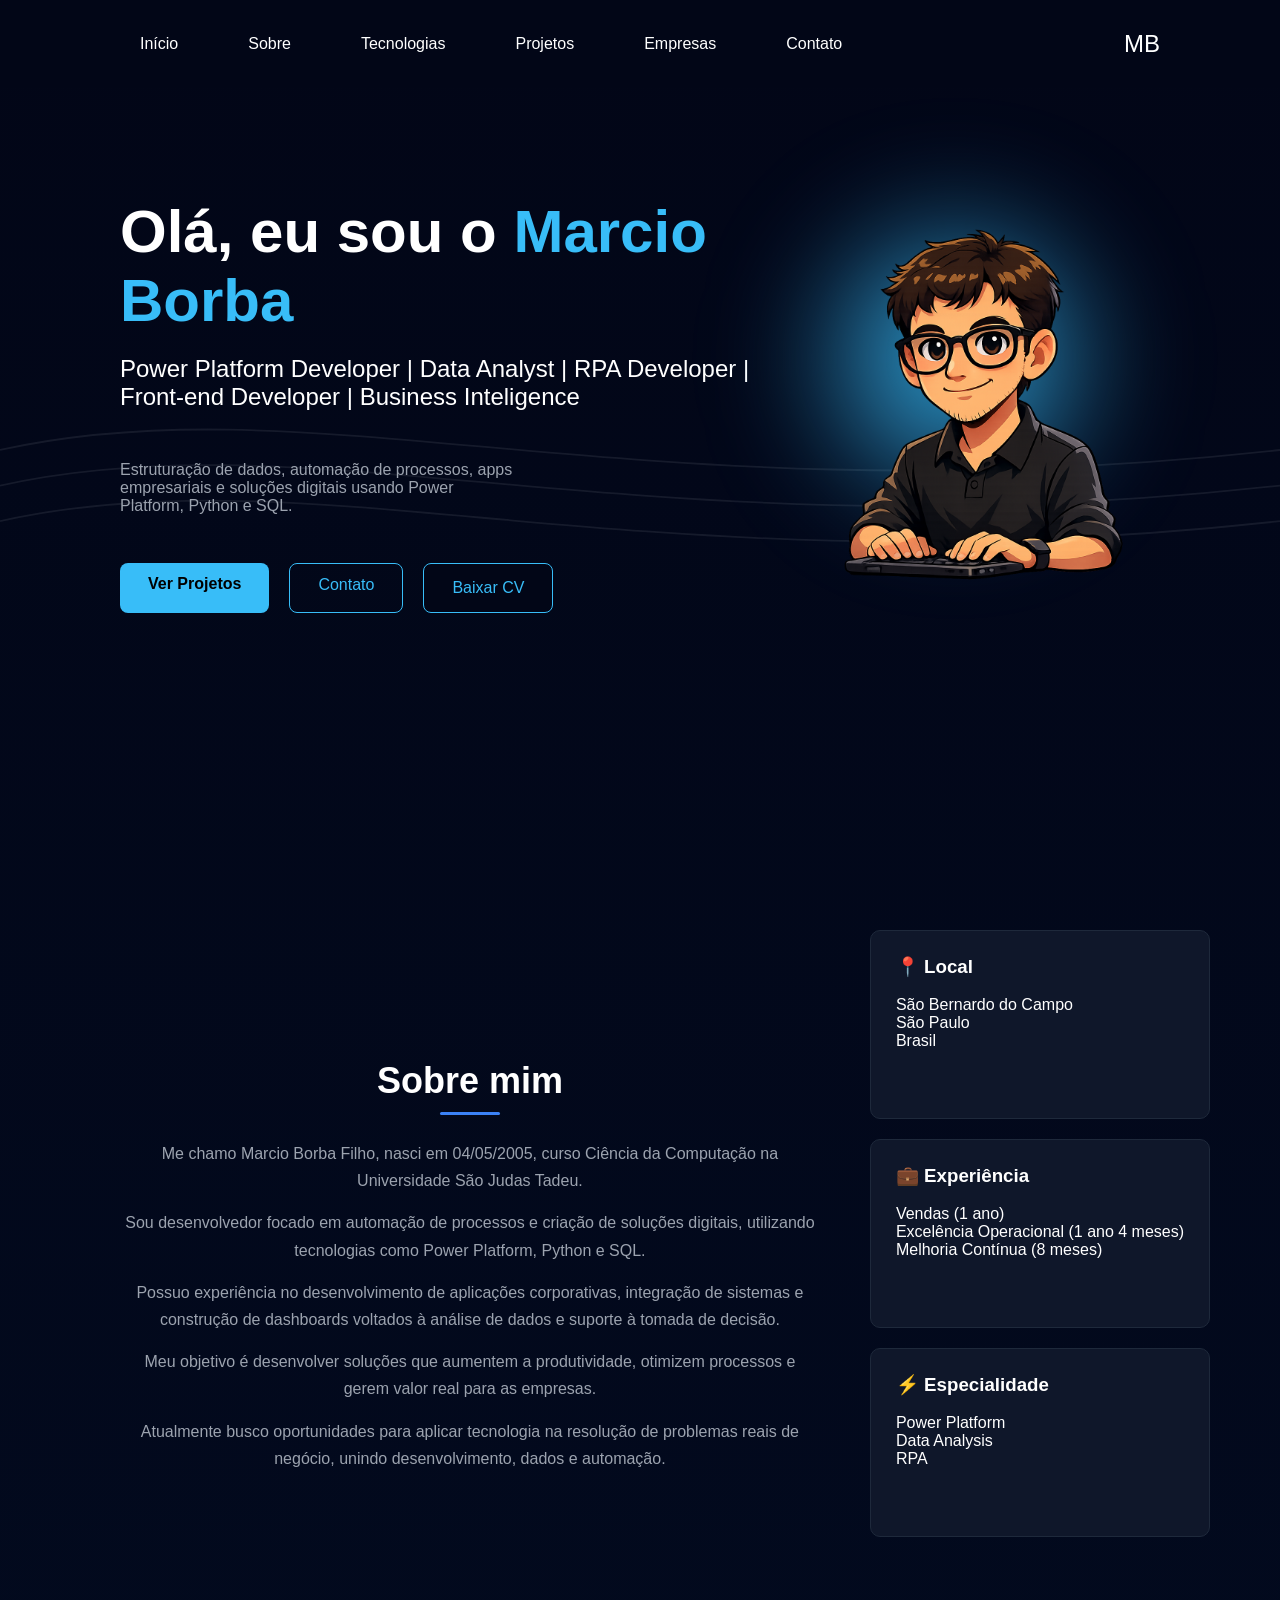
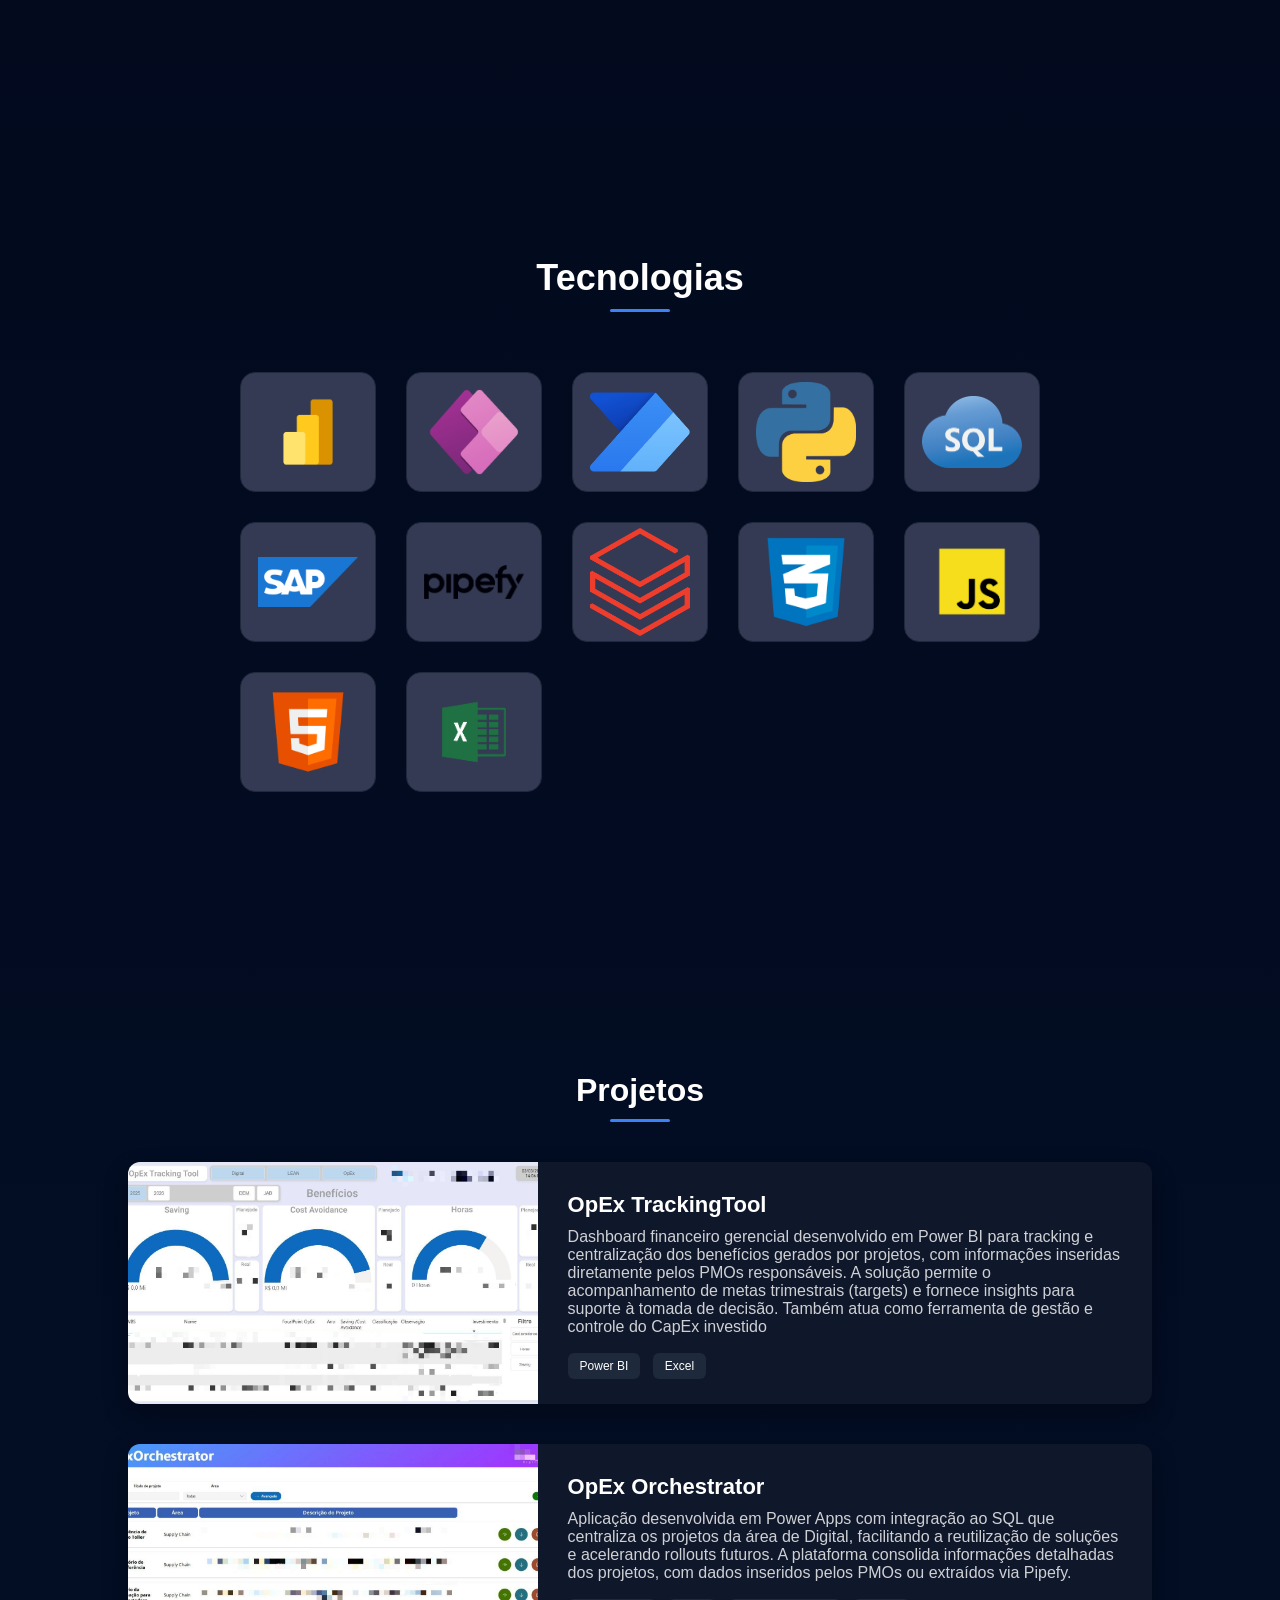
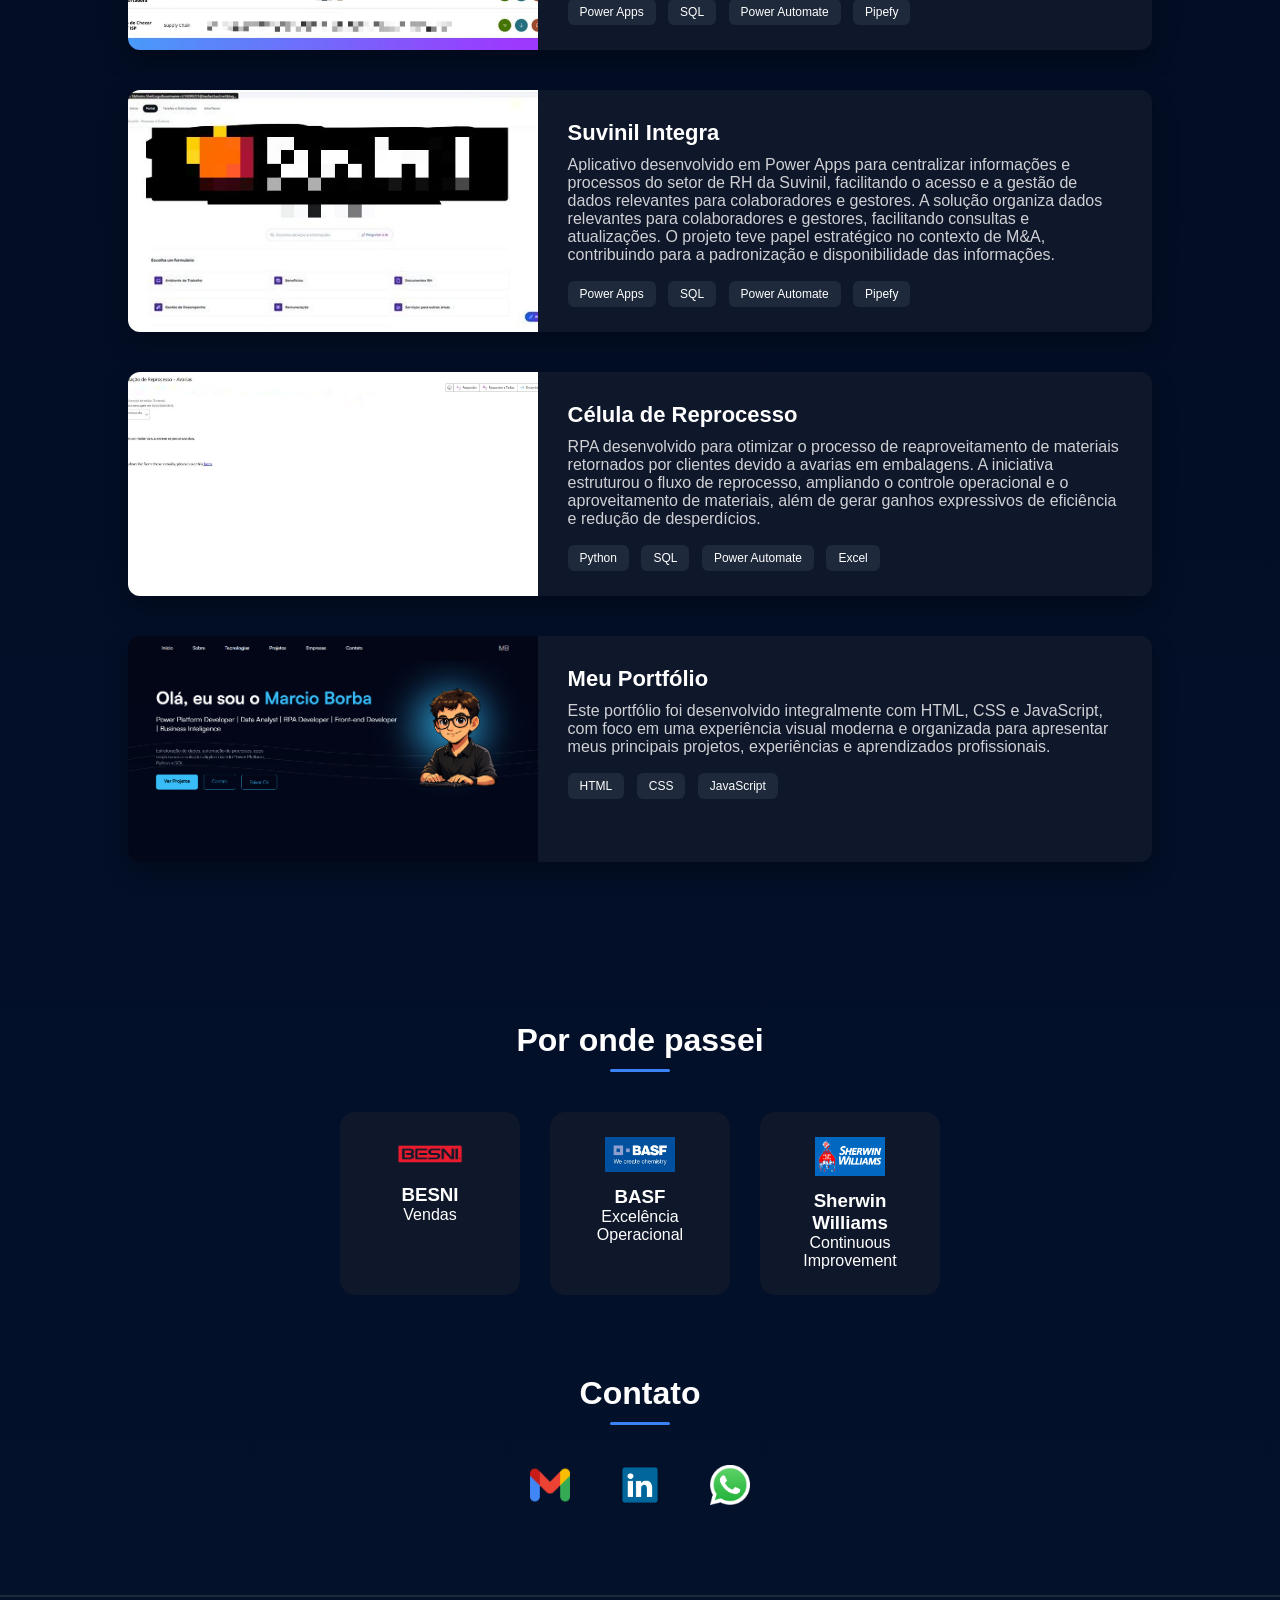
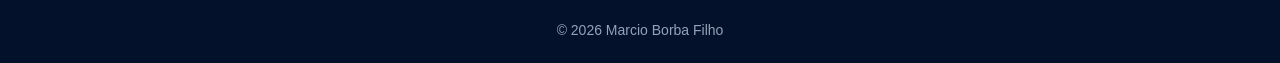
==== commit a5d155f2: "Update index.html" ====
--- a/index.html
+++ b/index.html
@@ -228,7 +228,7 @@
 <div class="projeto-card">
 
 <div class="projeto-img">
-<img src="img/OpExTT.jpeg" alt="">
+<img src="img/OpExTT2.jpeg" alt="">
 </div>
 
 <div class="projeto-info">
@@ -254,7 +254,7 @@
 <div class="projeto-card">
 
 <div class="projeto-img">
-<img src="img/Orchestrator.jpeg" alt="OpEx Orchestrator">
+<img src="img/ORCT.jpeg" alt="OpEx Orchestrator">
 </div>
 
 <div class="projeto-info">
@@ -282,7 +282,7 @@
 <div class="projeto-card">
 
 <div class="projeto-img">
-<img src="img/Integra2.jpg" alt="Suvinil Integra">
+<img src="img/INTEGRA.jpeg" alt="Suvinil Integra">
 </div>
 
 <div class="projeto-info">
@@ -314,7 +314,7 @@
 <div class="projeto-card">
 
 <div class="projeto-img">
-<img src="img/CDR.png" alt="Célua de reprocesso">
+<img src="img/Reprocesso.jpeg" alt="Célua de reprocesso">
 </div>
 
 <div class="projeto-info">
